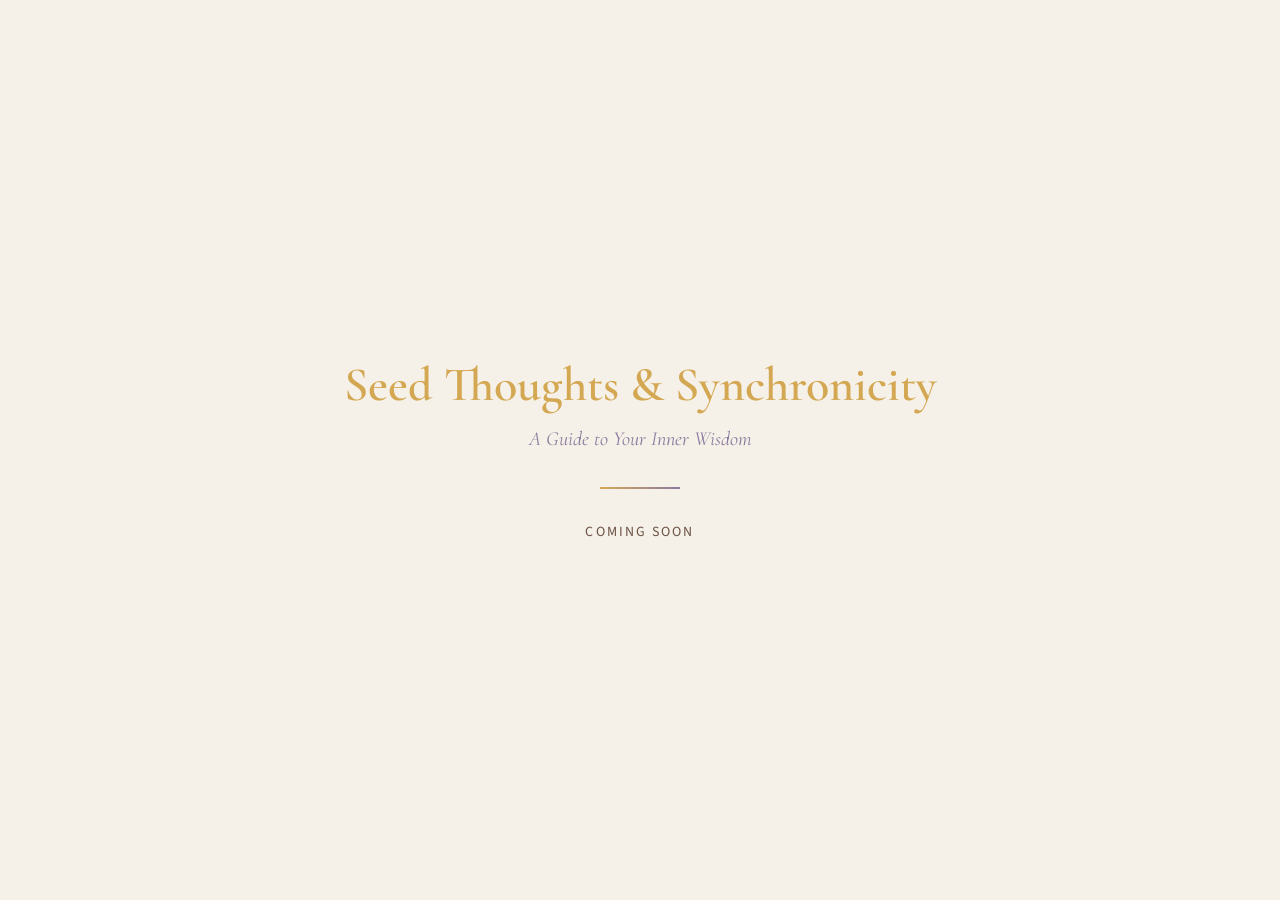
==== index.html @ 394bf25b "feat: add design system — CSS variables, base styles, layout, Google Fonts Establishes the visual fo" ====
<!DOCTYPE html>
<html lang="en">
<head>
    <meta charset="UTF-8">
    <meta name="viewport" content="width=device-width, initial-scale=1.0">
    <title>Seed Thoughts & Synchronicity</title>

    <!-- Google Fonts: Cormorant Garamond (headings) + Source Sans 3 (body) -->
    <link rel="preconnect" href="https://fonts.googleapis.com">
    <link rel="preconnect" href="https://fonts.gstatic.com" crossorigin>
    <link href="https://fonts.googleapis.com/css2?family=Cormorant+Garamond:ital,wght@0,400;0,600;0,700;1,400&family=Source+Sans+3:wght@300;400;600&display=swap" rel="stylesheet">

    <!-- Design system stylesheets -->
    <link rel="stylesheet" href="styles/variables.css">
    <link rel="stylesheet" href="styles/base.css">
    <link rel="stylesheet" href="styles/layout.css">

    <!-- Page-specific styles (placeholder page) -->
    <style>
        .hero-placeholder {
            display: flex;
            justify-content: center;
            align-items: center;
            min-height: 100vh;
            text-align: center;
            padding: var(--space-8);
        }

        .hero-placeholder h1 {
            color: var(--color-gold);
            margin-bottom: var(--space-2);
        }

        .hero-placeholder .subtitle {
            font-family: var(--font-heading);
            font-size: var(--text-xl);
            color: var(--color-purple);
            font-style: italic;
            margin-bottom: var(--space-8);
        }

        .hero-placeholder .coming-soon {
            font-size: var(--text-sm);
            color: var(--color-text-light);
            letter-spacing: 0.15em;
            text-transform: uppercase;
        }
    </style>
</head>
<body>
    <main class="hero-placeholder">
        <div class="container--text">
            <h1>Seed Thoughts &amp; Synchronicity</h1>
            <p class="subtitle">A Guide to Your Inner Wisdom</p>
            <hr>
            <p class="coming-soon">Coming Soon</p>
        </div>
    </main>
</body>
</html>
---- styles/variables.css ----
/* ==========================================================================
   Design Tokens — Seed Thoughts & Synchronicity
   Derived from the book cover's painterly aesthetic.
   ========================================================================== */

:root {
  /* --- Colors --- */

  /* Primary: warm golds from the book's sunlit tones */
  --color-gold: #D4A853;
  --color-amber: #C4843A;

  /* Accent: muted purples/mauves for spiritual warmth */
  --color-purple: #8B7B9E;
  --color-mauve: #B5A0B5;

  /* Neutrals */
  --color-cream: #F5F0E8;
  --color-earth: #3A2E2A;
  --color-text: #2C2420;
  --color-text-light: #6B5344;
  --color-white: #FFFFFF;

  /* Functional */
  --color-link: #8B7B9E;
  --color-link-hover: #6A5C7E;
  --color-focus: #D4A853;

  /* --- Typography --- */

  /* Headings: elegant serif from Google Fonts */
  --font-heading: 'Cormorant Garamond', Georgia, 'Times New Roman', serif;

  /* Body: clean sans-serif from Google Fonts */
  --font-body: 'Source Sans 3', 'Source Sans Pro', -apple-system, sans-serif;

  /* Scale (modular, roughly 1.25 ratio) */
  --text-xs: 0.75rem;    /* 12px */
  --text-sm: 0.875rem;   /* 14px */
  --text-base: 1rem;     /* 16px */
  --text-lg: 1.125rem;   /* 18px */
  --text-xl: 1.25rem;    /* 20px */
  --text-2xl: 1.5rem;    /* 24px */
  --text-3xl: 2rem;      /* 32px */
  --text-4xl: 2.5rem;    /* 40px */
  --text-5xl: 3rem;      /* 48px */

  /* Line heights */
  --leading-tight: 1.2;
  --leading-normal: 1.6;
  --leading-relaxed: 1.8;

  /* --- Spacing (4px base unit) --- */
  --space-1: 0.25rem;    /* 4px */
  --space-2: 0.5rem;     /* 8px */
  --space-3: 0.75rem;    /* 12px */
  --space-4: 1rem;       /* 16px */
  --space-5: 1.25rem;    /* 20px */
  --space-6: 1.5rem;     /* 24px */
  --space-8: 2rem;       /* 32px */
  --space-10: 2.5rem;    /* 40px */
  --space-12: 3rem;      /* 48px */
  --space-16: 4rem;      /* 64px */
  --space-20: 5rem;      /* 80px */
  --space-24: 6rem;      /* 96px */

  /* --- Layout --- */
  --max-width: 1200px;
  --max-width-narrow: 800px;
  --max-width-text: 650px;

  /* --- Decorative --- */
  --gradient-brand: linear-gradient(to right, var(--color-gold), var(--color-purple));
  --border-radius: 4px;
  --transition-speed: 0.3s;
}
---- styles/base.css ----
/* ==========================================================================
   Base Styles — Reset, defaults, and global element styles
   ========================================================================== */

/* --- Reset --- */
*,
*::before,
*::after {
  margin: 0;
  padding: 0;
  box-sizing: border-box;
}

html {
  scroll-behavior: smooth;
  -webkit-text-size-adjust: 100%;
}

/* --- Body --- */
body {
  font-family: var(--font-body);
  font-size: var(--text-base);
  line-height: var(--leading-normal);
  color: var(--color-text);
  background-color: var(--color-cream);
  -webkit-font-smoothing: antialiased;
  -moz-osx-font-smoothing: grayscale;
}

/* --- Headings --- */
h1, h2, h3, h4, h5, h6 {
  font-family: var(--font-heading);
  font-weight: 600;
  line-height: var(--leading-tight);
  color: var(--color-earth);
}

h1 { font-size: var(--text-5xl); }
h2 { font-size: var(--text-4xl); }
h3 { font-size: var(--text-3xl); }
h4 { font-size: var(--text-2xl); }

/* --- Text --- */
p {
  margin-bottom: var(--space-4);
}

p:last-child {
  margin-bottom: 0;
}

/* --- Links --- */
a {
  color: var(--color-link);
  text-decoration: underline;
  text-decoration-thickness: 1px;
  text-underline-offset: 2px;
  transition: color var(--transition-speed) ease;
}

a:hover {
  color: var(--color-link-hover);
}

a:focus-visible {
  outline: 2px solid var(--color-focus);
  outline-offset: 2px;
  border-radius: var(--border-radius);
}

/* --- Images --- */
img {
  max-width: 100%;
  height: auto;
  display: block;
}

/* --- Lists --- */
ul, ol {
  padding-left: var(--space-6);
}

li {
  margin-bottom: var(--space-2);
}

/* --- Horizontal rule --- */
hr {
  border: none;
  height: 2px;
  background: var(--gradient-brand);
  width: 80px;
  margin: var(--space-8) auto;
}

/* --- Selection --- */
::selection {
  background-color: var(--color-gold);
  color: var(--color-white);
}

/* --- Responsive font sizing --- */
@media (max-width: 768px) {
  h1 { font-size: var(--text-4xl); }
  h2 { font-size: var(--text-3xl); }
  h3 { font-size: var(--text-2xl); }
  h4 { font-size: var(--text-xl); }
}

@media (max-width: 375px) {
  h1 { font-size: var(--text-3xl); }
  h2 { font-size: var(--text-2xl); }
  h3 { font-size: var(--text-xl); }
}
---- styles/layout.css ----
/* ==========================================================================
   Layout — Section containers, grid, and responsive structure
   ========================================================================== */

/* --- Section containers --- */
.section {
  padding: var(--space-16) var(--space-6);
}

.section--narrow {
  max-width: var(--max-width-narrow);
  margin-left: auto;
  margin-right: auto;
}

/* --- Content wrapper (centers content, sets max-width) --- */
.container {
  width: 100%;
  max-width: var(--max-width);
  margin-left: auto;
  margin-right: auto;
  padding-left: var(--space-6);
  padding-right: var(--space-6);
}

.container--narrow {
  max-width: var(--max-width-narrow);
}

.container--text {
  max-width: var(--max-width-text);
}

/* --- Simple responsive grid --- */
.grid {
  display: grid;
  gap: var(--space-8);
}

.grid--2 {
  grid-template-columns: 1fr;
}

.grid--3 {
  grid-template-columns: 1fr;
}

@media (min-width: 768px) {
  .grid--2 {
    grid-template-columns: 1fr 1fr;
  }

  .grid--3 {
    grid-template-columns: 1fr 1fr;
  }
}

@media (min-width: 1024px) {
  .grid--3 {
    grid-template-columns: 1fr 1fr 1fr;
  }
}

/* --- Text alignment utilities --- */
.text-center {
  text-align: center;
}

/* --- Vertical spacing between sections --- */
.section + .section {
  border-top: 1px solid rgba(58, 46, 42, 0.08);
}

/* --- Responsive section padding --- */
@media (max-width: 768px) {
  .section {
    padding: var(--space-12) var(--space-4);
  }
}

@media (max-width: 375px) {
  .section {
    padding: var(--space-8) var(--space-4);
  }
}
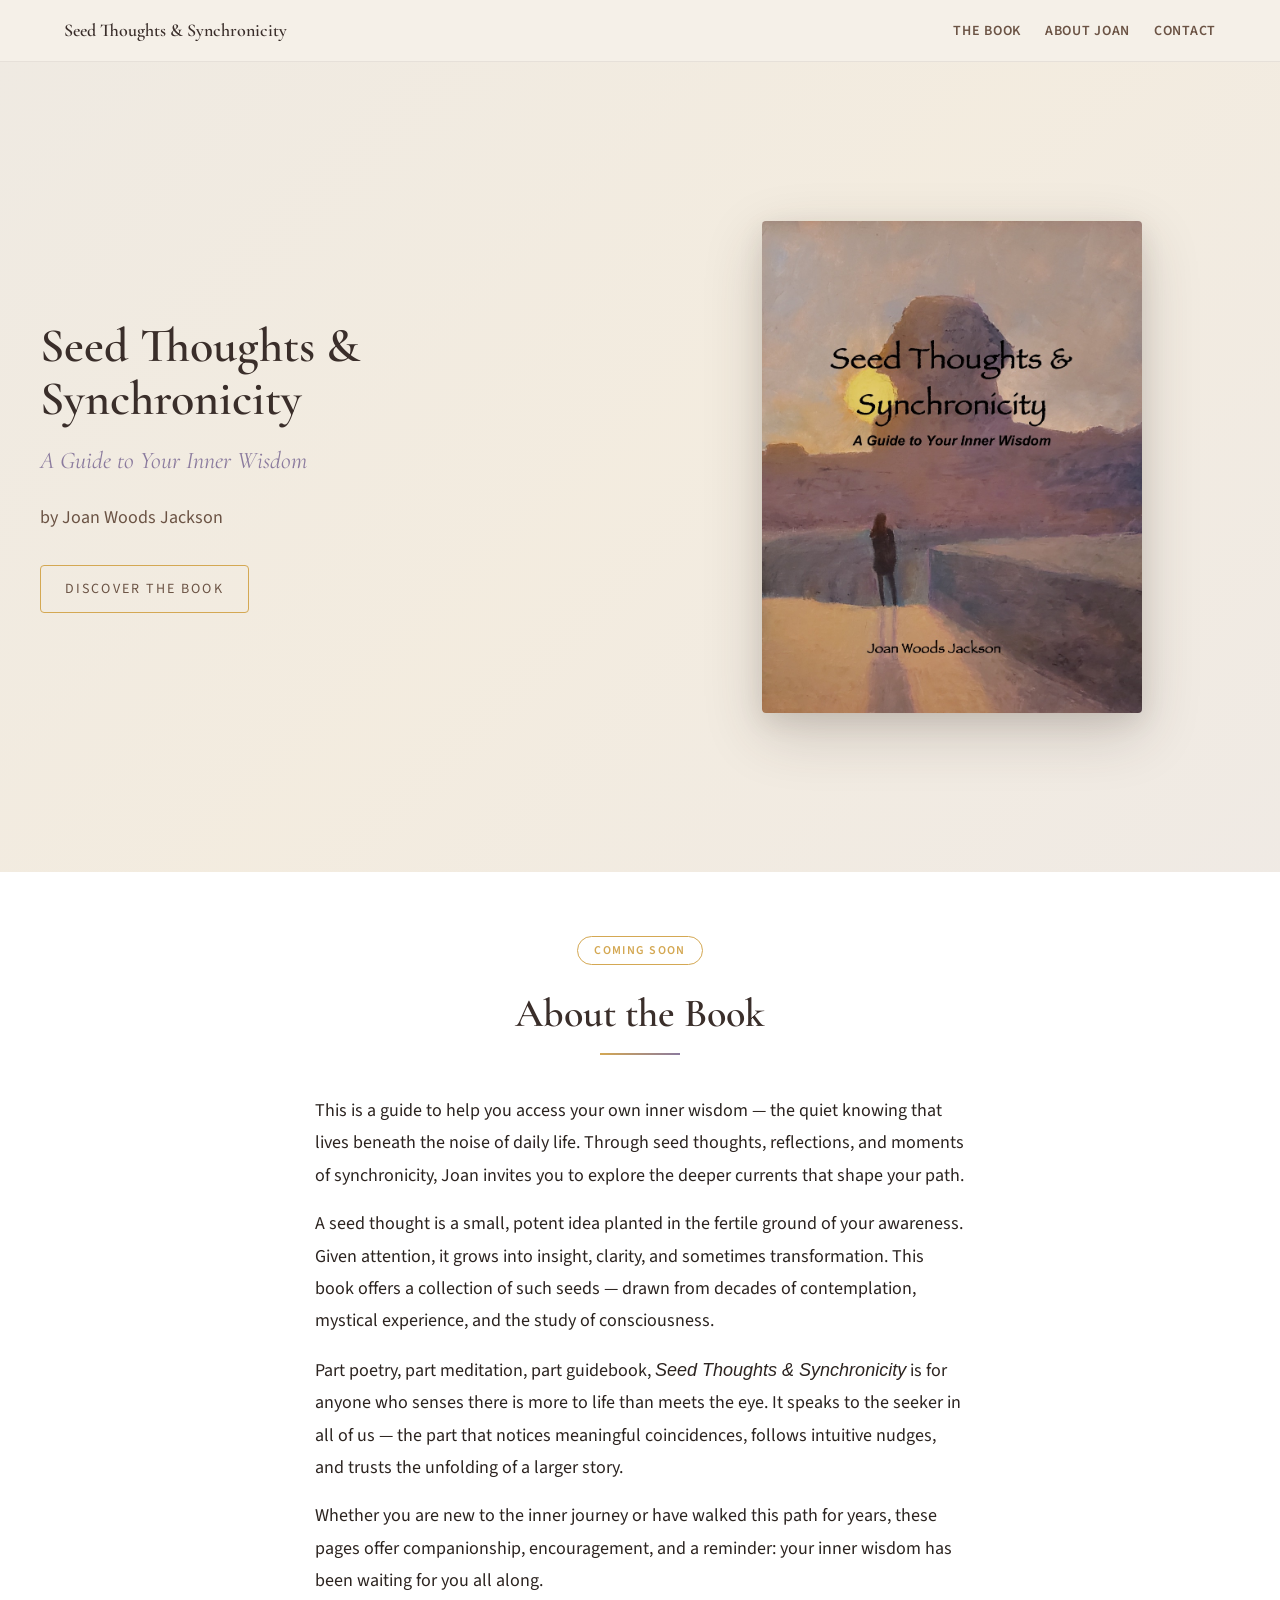
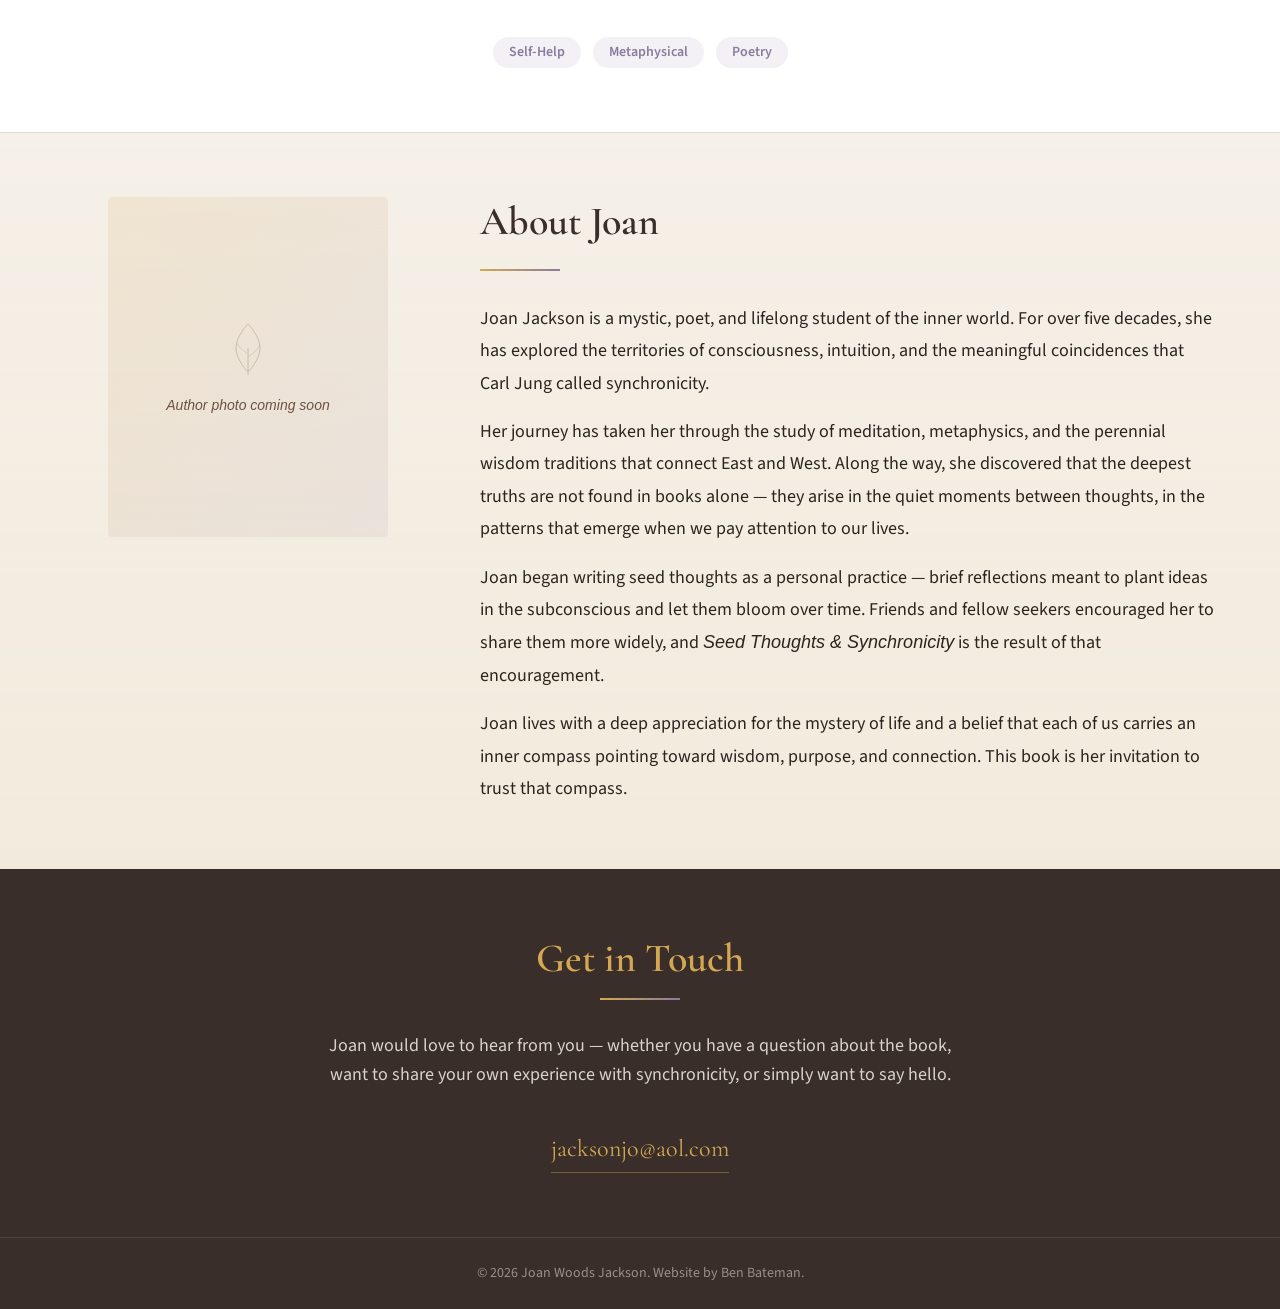
==== commit 5deaac48: "feat: add homepage content — hero, book, about, contact sections Build all content sections of the s" ====
--- a/index.html
+++ b/index.html
@@ -3,7 +3,8 @@
 <head>
     <meta charset="UTF-8">
     <meta name="viewport" content="width=device-width, initial-scale=1.0">
-    <title>Seed Thoughts & Synchronicity</title>
+    <title>Seed Thoughts & Synchronicity — A Guide to Your Inner Wisdom</title>
+    <meta name="description" content="Seed Thoughts & Synchronicity by Joan Woods Jackson — a guide to help you access your inner wisdom through seed thoughts, synchronicity, and self-discovery.">
 
     <!-- Google Fonts: Cormorant Garamond (headings) + Source Sans 3 (body) -->
     <link rel="preconnect" href="https://fonts.googleapis.com">
@@ -14,47 +15,115 @@
     <link rel="stylesheet" href="styles/variables.css">
     <link rel="stylesheet" href="styles/base.css">
     <link rel="stylesheet" href="styles/layout.css">
-
-    <!-- Page-specific styles (placeholder page) -->
-    <style>
-        .hero-placeholder {
-            display: flex;
-            justify-content: center;
-            align-items: center;
-            min-height: 100vh;
-            text-align: center;
-            padding: var(--space-8);
-        }
-
-        .hero-placeholder h1 {
-            color: var(--color-gold);
-            margin-bottom: var(--space-2);
-        }
-
-        .hero-placeholder .subtitle {
-            font-family: var(--font-heading);
-            font-size: var(--text-xl);
-            color: var(--color-purple);
-            font-style: italic;
-            margin-bottom: var(--space-8);
-        }
-
-        .hero-placeholder .coming-soon {
-            font-size: var(--text-sm);
-            color: var(--color-text-light);
-            letter-spacing: 0.15em;
-            text-transform: uppercase;
-        }
-    </style>
+    <link rel="stylesheet" href="styles/page.css">
 </head>
 <body>
-    <main class="hero-placeholder">
-        <div class="container--text">
-            <h1>Seed Thoughts &amp; Synchronicity</h1>
-            <p class="subtitle">A Guide to Your Inner Wisdom</p>
-            <hr>
-            <p class="coming-soon">Coming Soon</p>
+
+    <!-- Navigation -->
+    <nav class="site-nav" aria-label="Main navigation">
+        <div class="container">
+            <a href="#" class="site-nav__title">Seed Thoughts &amp; Synchronicity</a>
+            <ul class="site-nav__links">
+                <li><a href="#book">The Book</a></li>
+                <li><a href="#about">About Joan</a></li>
+                <li><a href="#contact">Contact</a></li>
+            </ul>
         </div>
+    </nav>
+
+    <main>
+        <!-- Hero Section -->
+        <section class="hero" id="hero">
+            <div class="hero__inner">
+                <div class="hero__text">
+                    <h1 class="hero__title">Seed Thoughts &amp; Synchronicity</h1>
+                    <p class="hero__subtitle">A Guide to Your Inner Wisdom</p>
+                    <p class="hero__author">by Joan Woods Jackson</p>
+                    <a href="#book" class="hero__cta">Discover the Book</a>
+                </div>
+                <div class="hero__cover">
+                    <img src="images/book-cover.jpg"
+                         alt="Cover of Seed Thoughts and Synchronicity by Joan Woods Jackson — a painterly sunset scene with a figure walking a golden path toward mountains"
+                         width="380"
+                         height="492">
+                </div>
+            </div>
+        </section>
+
+        <!-- Book Section -->
+        <section class="book section" id="book">
+            <div class="container">
+                <div class="book__header">
+                    <span class="book__badge">Coming Soon</span>
+                    <h2>About the Book</h2>
+                    <div class="decorative-line"></div>
+                </div>
+
+                <div class="book__description">
+                    <p>This is a guide to help you access your own inner wisdom — the quiet knowing that lives beneath the noise of daily life. Through seed thoughts, reflections, and moments of synchronicity, Joan invites you to explore the deeper currents that shape your path.</p>
+
+                    <p>A seed thought is a small, potent idea planted in the fertile ground of your awareness. Given attention, it grows into insight, clarity, and sometimes transformation. This book offers a collection of such seeds — drawn from decades of contemplation, mystical experience, and the study of consciousness.</p>
+
+                    <p>Part poetry, part meditation, part guidebook, <em>Seed Thoughts &amp; Synchronicity</em> is for anyone who senses there is more to life than meets the eye. It speaks to the seeker in all of us — the part that notices meaningful coincidences, follows intuitive nudges, and trusts the unfolding of a larger story.</p>
+
+                    <p>Whether you are new to the inner journey or have walked this path for years, these pages offer companionship, encouragement, and a reminder: your inner wisdom has been waiting for you all along.</p>
+                </div>
+
+                <div class="book__tags">
+                    <span class="book__tag">Self-Help</span>
+                    <span class="book__tag">Metaphysical</span>
+                    <span class="book__tag">Poetry</span>
+                </div>
+            </div>
+        </section>
+
+        <!-- About Section -->
+        <section class="about section" id="about">
+            <div class="container">
+                <div class="about__inner">
+                    <div class="about__photo">
+                        <div class="about__photo-placeholder" aria-hidden="true">
+                            <!-- Botanical decorative SVG -->
+                            <svg viewBox="0 0 100 100" fill="none" xmlns="http://www.w3.org/2000/svg">
+                                <path d="M50 10 C50 10, 30 30, 30 50 C30 70, 50 90, 50 90 C50 90, 70 70, 70 50 C70 30, 50 10, 50 10Z" stroke="currentColor" stroke-width="1.5" fill="none"/>
+                                <line x1="50" y1="50" x2="50" y2="95" stroke="currentColor" stroke-width="1.5"/>
+                                <path d="M50 60 C50 60, 35 50, 30 40" stroke="currentColor" stroke-width="1" fill="none"/>
+                                <path d="M50 65 C50 65, 65 55, 70 45" stroke="currentColor" stroke-width="1" fill="none"/>
+                            </svg>
+                            <span>Author photo coming soon</span>
+                        </div>
+                    </div>
+                    <div class="about__content">
+                        <h2>About Joan</h2>
+                        <div class="decorative-line" style="margin-left: 0;"></div>
+
+                        <p>Joan Jackson is a mystic, poet, and lifelong student of the inner world. For over five decades, she has explored the territories of consciousness, intuition, and the meaningful coincidences that Carl Jung called synchronicity.</p>
+
+                        <p>Her journey has taken her through the study of meditation, metaphysics, and the perennial wisdom traditions that connect East and West. Along the way, she discovered that the deepest truths are not found in books alone — they arise in the quiet moments between thoughts, in the patterns that emerge when we pay attention to our lives.</p>
+
+                        <p>Joan began writing seed thoughts as a personal practice — brief reflections meant to plant ideas in the subconscious and let them bloom over time. Friends and fellow seekers encouraged her to share them more widely, and <em>Seed Thoughts &amp; Synchronicity</em> is the result of that encouragement.</p>
+
+                        <p>Joan lives with a deep appreciation for the mystery of life and a belief that each of us carries an inner compass pointing toward wisdom, purpose, and connection. This book is her invitation to trust that compass.</p>
+                    </div>
+                </div>
+            </div>
+        </section>
+
+        <!-- Contact Section -->
+        <section class="contact section" id="contact">
+            <div class="container">
+                <h2>Get in Touch</h2>
+                <div class="decorative-line"></div>
+                <p>Joan would love to hear from you — whether you have a question about the book, want to share your own experience with synchronicity, or simply want to say hello.</p>
+                <a href="mailto:jacksonjo@aol.com" class="contact__email">jacksonjo@aol.com</a>
+            </div>
+        </section>
     </main>
+
+    <!-- Footer -->
+    <footer class="site-footer">
+        <p>&copy; 2026 Joan Woods Jackson. Website by Ben Bateman.</p>
+    </footer>
+
 </body>
 </html>
--- a/styles/page.css
+++ b/styles/page.css
@@ -0,0 +1,389 @@
+/* ==========================================================================
+   Page Styles — Homepage sections and components
+   ========================================================================== */
+
+/* --- Navigation --- */
+.site-nav {
+  position: sticky;
+  top: 0;
+  z-index: 100;
+  background-color: rgba(245, 240, 232, 0.95);
+  backdrop-filter: blur(8px);
+  -webkit-backdrop-filter: blur(8px);
+  border-bottom: 1px solid rgba(58, 46, 42, 0.08);
+  padding: var(--space-4) var(--space-6);
+}
+
+.site-nav .container {
+  display: flex;
+  justify-content: space-between;
+  align-items: center;
+}
+
+.site-nav__title {
+  font-family: var(--font-heading);
+  font-size: var(--text-lg);
+  font-weight: 600;
+  color: var(--color-earth);
+  text-decoration: none;
+}
+
+.site-nav__title:hover {
+  color: var(--color-gold);
+}
+
+.site-nav__links {
+  display: flex;
+  gap: var(--space-6);
+  list-style: none;
+  padding: 0;
+  margin: 0;
+}
+
+.site-nav__links li {
+  margin: 0;
+}
+
+.site-nav__links a {
+  font-size: var(--text-sm);
+  text-decoration: none;
+  color: var(--color-text-light);
+  letter-spacing: 0.05em;
+  text-transform: uppercase;
+  font-weight: 600;
+  transition: color var(--transition-speed) ease;
+}
+
+.site-nav__links a:hover {
+  color: var(--color-gold);
+}
+
+/* --- Hero Section --- */
+.hero {
+  position: relative;
+  min-height: 90vh;
+  display: flex;
+  align-items: center;
+  justify-content: center;
+  padding: var(--space-16) var(--space-6);
+  background: linear-gradient(
+    135deg,
+    rgba(58, 46, 42, 0.03) 0%,
+    rgba(212, 168, 83, 0.06) 50%,
+    rgba(139, 123, 158, 0.05) 100%
+  );
+}
+
+.hero__inner {
+  display: grid;
+  grid-template-columns: 1fr 1fr;
+  gap: var(--space-12);
+  align-items: center;
+  max-width: var(--max-width);
+  width: 100%;
+  margin: 0 auto;
+}
+
+.hero__text {
+  text-align: left;
+}
+
+.hero__title {
+  color: var(--color-earth);
+  margin-bottom: var(--space-4);
+  font-size: var(--text-5xl);
+  line-height: 1.1;
+}
+
+.hero__subtitle {
+  font-family: var(--font-heading);
+  font-size: var(--text-2xl);
+  color: var(--color-purple);
+  font-style: italic;
+  margin-bottom: var(--space-6);
+}
+
+.hero__author {
+  font-size: var(--text-lg);
+  color: var(--color-text-light);
+  margin-bottom: var(--space-8);
+}
+
+.hero__cta {
+  display: inline-block;
+  font-size: var(--text-sm);
+  color: var(--color-text-light);
+  letter-spacing: 0.15em;
+  text-transform: uppercase;
+  text-decoration: none;
+  border: 1px solid var(--color-gold);
+  padding: var(--space-3) var(--space-6);
+  border-radius: var(--border-radius);
+  transition: all var(--transition-speed) ease;
+}
+
+.hero__cta:hover {
+  background-color: var(--color-gold);
+  color: var(--color-white);
+}
+
+.hero__cover {
+  display: flex;
+  justify-content: center;
+}
+
+.hero__cover img {
+  max-width: 380px;
+  width: 100%;
+  border-radius: var(--border-radius);
+  box-shadow:
+    0 20px 60px rgba(58, 46, 42, 0.2),
+    0 8px 24px rgba(58, 46, 42, 0.1);
+}
+
+/* --- Book Section --- */
+.book {
+  background-color: var(--color-white);
+}
+
+.book__header {
+  text-align: center;
+  margin-bottom: var(--space-10);
+}
+
+.book__header h2 {
+  margin-bottom: var(--space-4);
+}
+
+.book__badge {
+  display: inline-block;
+  font-size: var(--text-xs);
+  font-weight: 600;
+  letter-spacing: 0.12em;
+  text-transform: uppercase;
+  color: var(--color-gold);
+  border: 1px solid var(--color-gold);
+  padding: var(--space-1) var(--space-4);
+  border-radius: 100px;
+  margin-bottom: var(--space-6);
+}
+
+.book__description {
+  max-width: var(--max-width-text);
+  margin: 0 auto var(--space-10);
+}
+
+.book__description p {
+  font-size: var(--text-lg);
+  line-height: var(--leading-relaxed);
+  color: var(--color-text);
+}
+
+.book__tags {
+  display: flex;
+  justify-content: center;
+  gap: var(--space-3);
+  flex-wrap: wrap;
+}
+
+.book__tag {
+  font-size: var(--text-sm);
+  color: var(--color-purple);
+  background-color: rgba(139, 123, 158, 0.1);
+  padding: var(--space-1) var(--space-4);
+  border-radius: 100px;
+  font-weight: 600;
+}
+
+/* --- About Section --- */
+.about {
+  background: linear-gradient(
+    180deg,
+    var(--color-cream) 0%,
+    rgba(212, 168, 83, 0.08) 100%
+  );
+}
+
+.about__inner {
+  display: grid;
+  grid-template-columns: 1fr 2fr;
+  gap: var(--space-12);
+  align-items: start;
+  max-width: var(--max-width);
+  margin: 0 auto;
+}
+
+.about__photo {
+  display: flex;
+  justify-content: center;
+  align-items: flex-start;
+}
+
+.about__photo-placeholder {
+  width: 280px;
+  height: 340px;
+  background: linear-gradient(
+    135deg,
+    rgba(212, 168, 83, 0.15) 0%,
+    rgba(181, 160, 181, 0.15) 100%
+  );
+  border-radius: var(--border-radius);
+  display: flex;
+  flex-direction: column;
+  align-items: center;
+  justify-content: center;
+  gap: var(--space-4);
+  color: var(--color-text-light);
+  font-style: italic;
+  font-size: var(--text-sm);
+}
+
+.about__photo-placeholder svg {
+  width: 60px;
+  height: 60px;
+  opacity: 0.3;
+}
+
+.about__content h2 {
+  margin-bottom: var(--space-6);
+}
+
+.about__content p {
+  font-size: var(--text-lg);
+  line-height: var(--leading-relaxed);
+}
+
+/* --- Contact Section --- */
+.contact {
+  background-color: var(--color-earth);
+  color: var(--color-cream);
+  text-align: center;
+}
+
+.contact h2 {
+  color: var(--color-gold);
+  margin-bottom: var(--space-4);
+}
+
+.contact p {
+  font-size: var(--text-lg);
+  color: rgba(245, 240, 232, 0.85);
+  max-width: var(--max-width-text);
+  margin-left: auto;
+  margin-right: auto;
+}
+
+.contact__email {
+  display: inline-block;
+  font-family: var(--font-heading);
+  font-size: var(--text-2xl);
+  color: var(--color-gold);
+  text-decoration: none;
+  margin-top: var(--space-6);
+  padding-bottom: var(--space-1);
+  border-bottom: 1px solid rgba(212, 168, 83, 0.4);
+  transition: all var(--transition-speed) ease;
+}
+
+.contact__email:hover {
+  color: var(--color-cream);
+  border-bottom-color: var(--color-cream);
+}
+
+/* --- Footer --- */
+.site-footer {
+  background-color: var(--color-earth);
+  border-top: 1px solid rgba(245, 240, 232, 0.1);
+  padding: var(--space-6);
+  text-align: center;
+}
+
+.site-footer p {
+  font-size: var(--text-sm);
+  color: rgba(245, 240, 232, 0.5);
+  margin: 0;
+}
+
+/* --- Decorative Elements --- */
+.decorative-line {
+  width: 80px;
+  height: 2px;
+  background: var(--gradient-brand);
+  margin: 0 auto var(--space-8);
+}
+
+/* --- Responsive --- */
+@media (max-width: 768px) {
+  .site-nav__links {
+    gap: var(--space-4);
+  }
+
+  .site-nav__links a {
+    font-size: var(--text-xs);
+  }
+
+  .hero {
+    min-height: auto;
+    padding: var(--space-12) var(--space-4);
+  }
+
+  .hero__inner {
+    grid-template-columns: 1fr;
+    text-align: center;
+    gap: var(--space-8);
+  }
+
+  .hero__text {
+    text-align: center;
+    order: 2;
+  }
+
+  .hero__cover {
+    order: 1;
+  }
+
+  .hero__cover img {
+    max-width: 260px;
+  }
+
+  .hero__title {
+    font-size: var(--text-4xl);
+  }
+
+  .hero__subtitle {
+    font-size: var(--text-xl);
+  }
+
+  .about__inner {
+    grid-template-columns: 1fr;
+    text-align: center;
+  }
+
+  .about__photo {
+    justify-content: center;
+  }
+
+  .about__photo-placeholder {
+    width: 220px;
+    height: 280px;
+  }
+}
+
+@media (max-width: 480px) {
+  .site-nav .container {
+    flex-direction: column;
+    gap: var(--space-3);
+  }
+
+  .hero__title {
+    font-size: var(--text-3xl);
+  }
+
+  .hero__cover img {
+    max-width: 200px;
+  }
+
+  .contact__email {
+    font-size: var(--text-xl);
+  }
+}
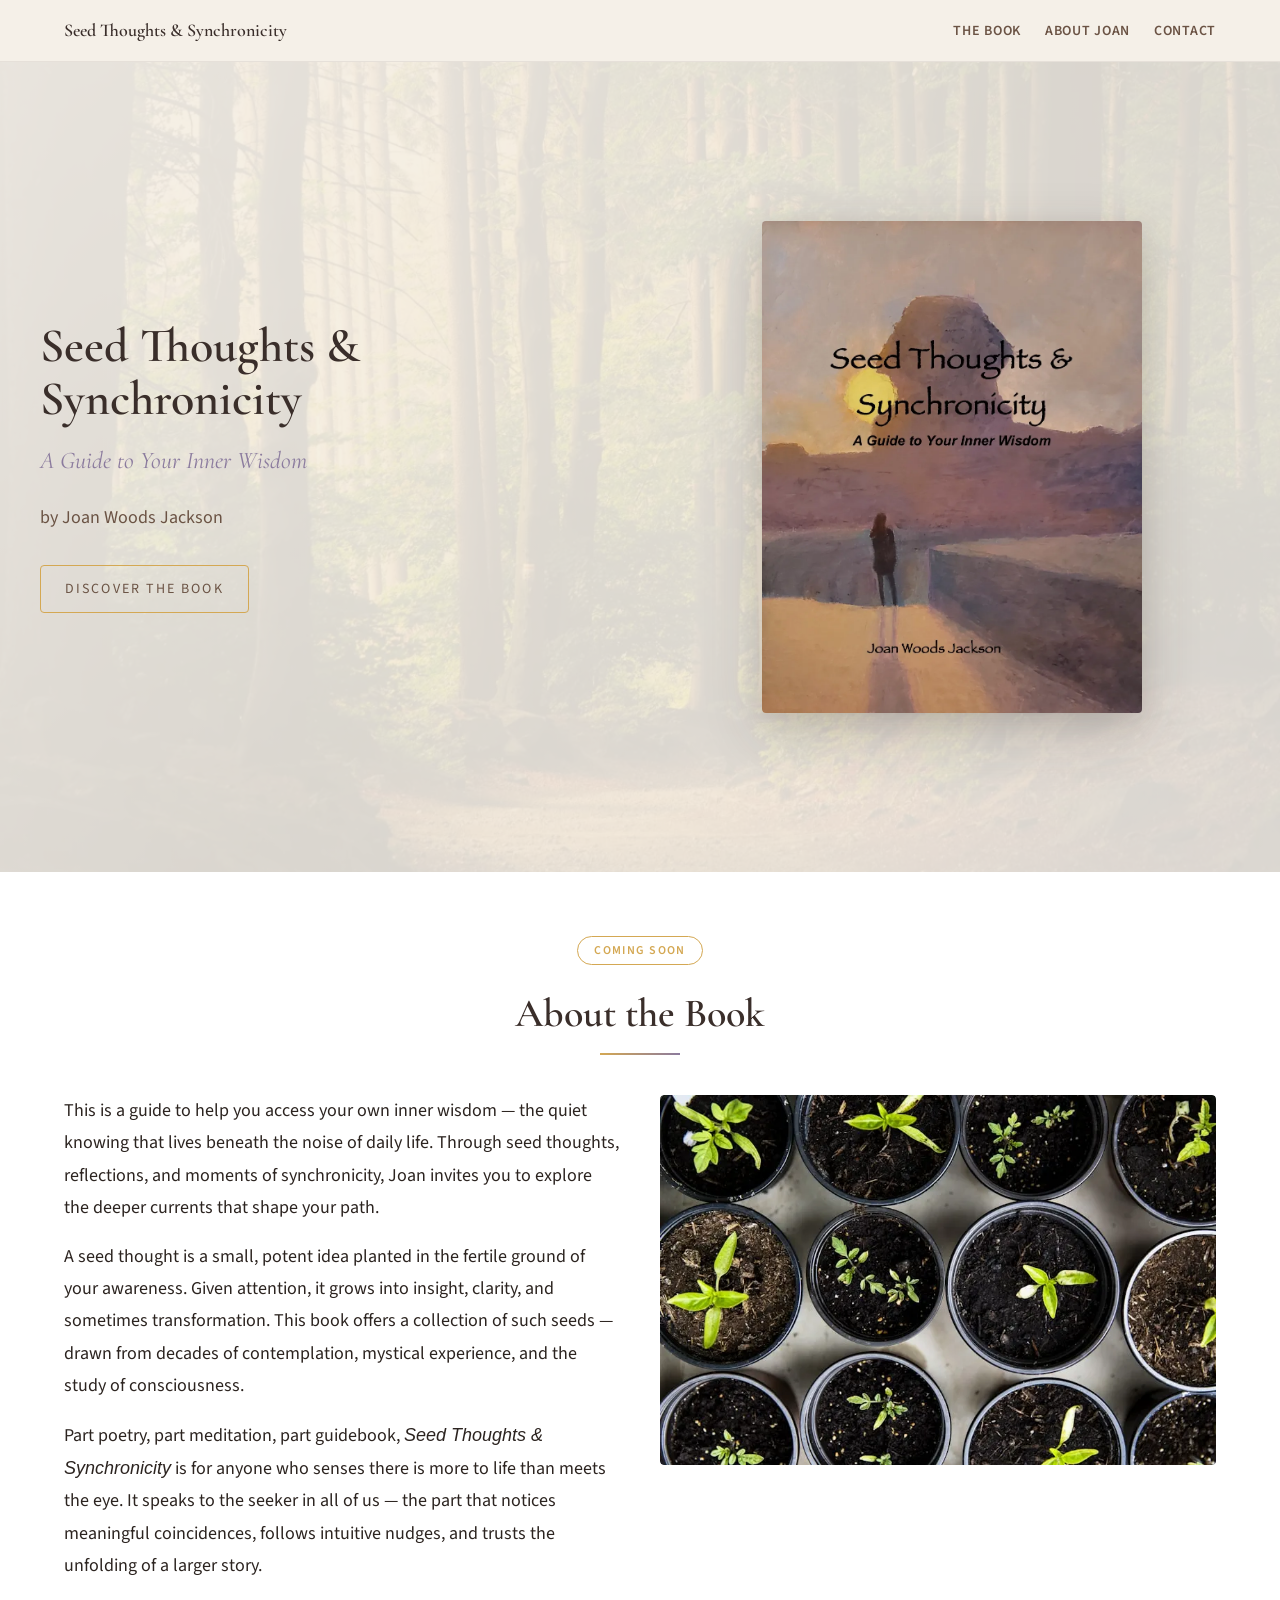
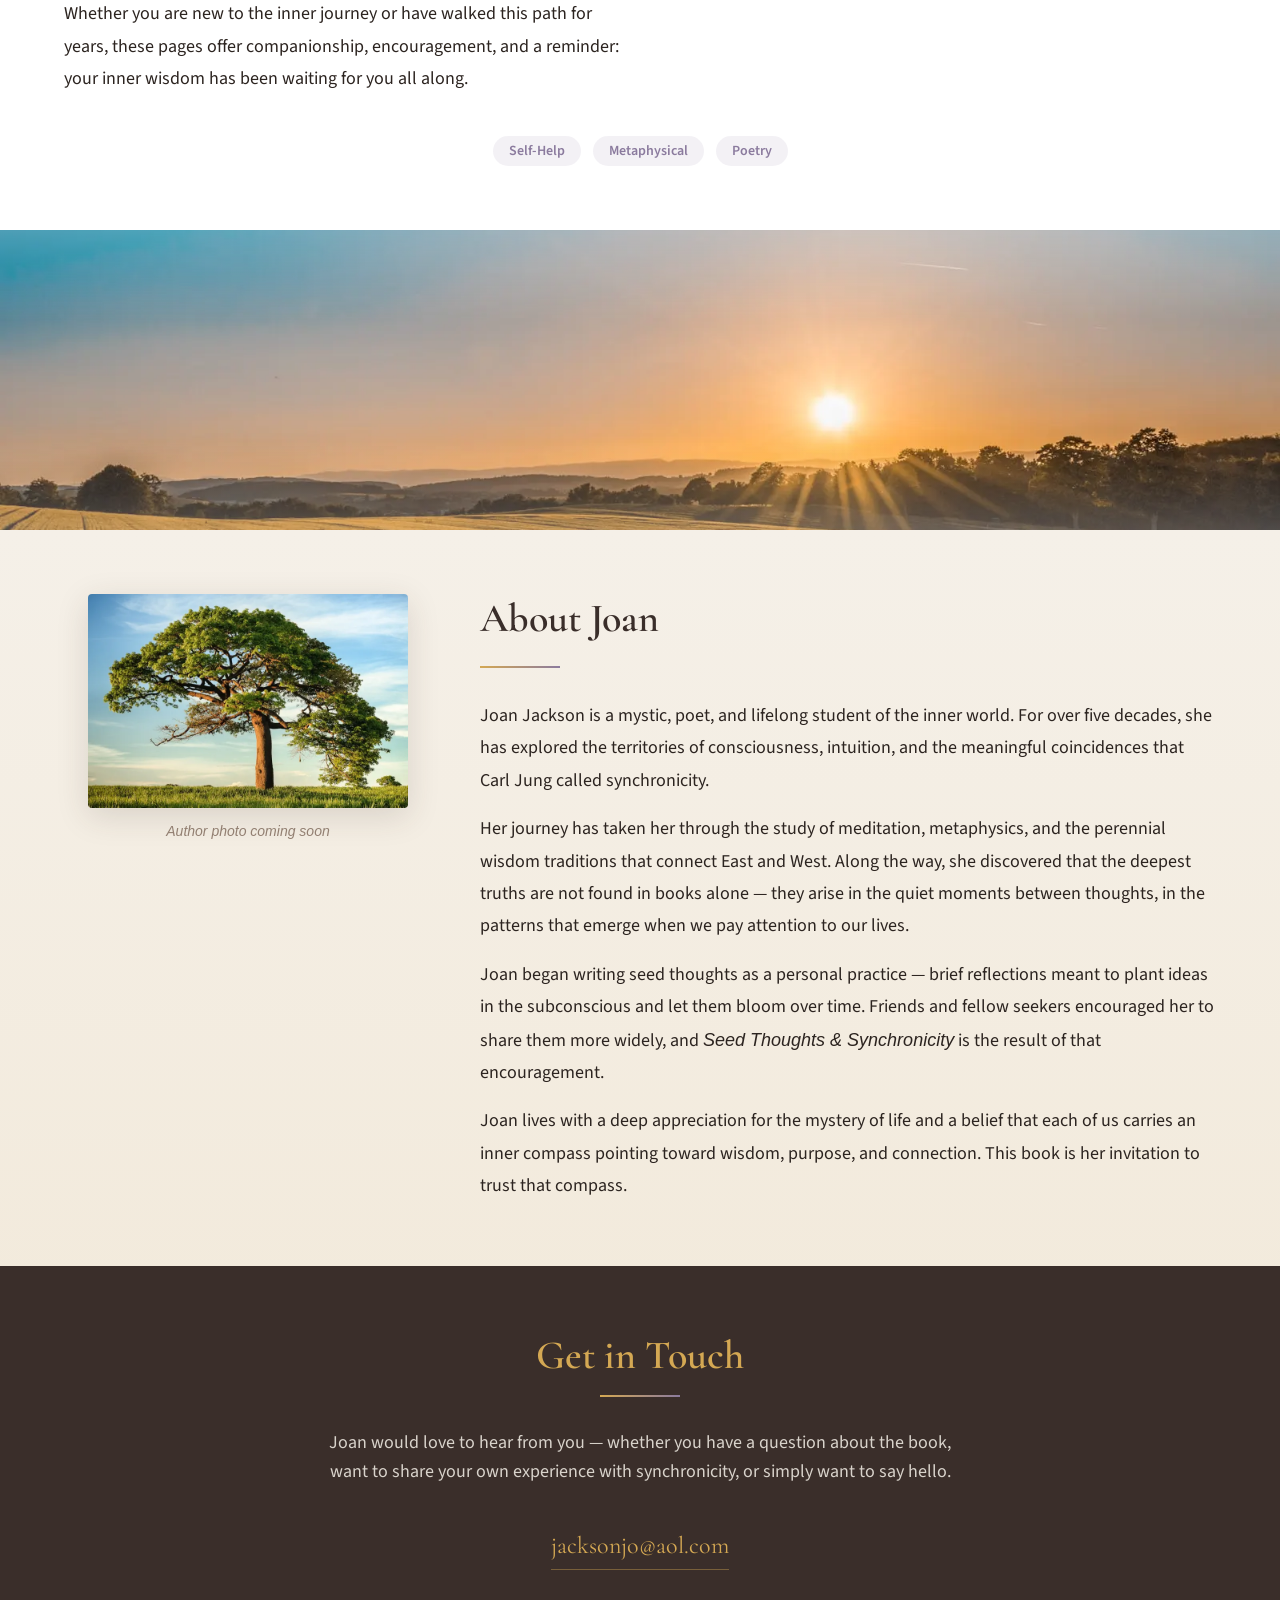
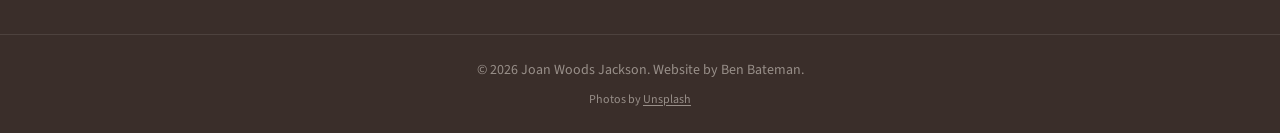
==== commit 05b358b2: "feat: add stock imagery, WebP optimization, and scroll animations - Add 4 Unsplash stock images (for" ====
--- a/index.html
+++ b/index.html
@@ -16,6 +16,7 @@
     <link rel="stylesheet" href="styles/base.css">
     <link rel="stylesheet" href="styles/layout.css">
     <link rel="stylesheet" href="styles/page.css">
+    <link rel="stylesheet" href="styles/animations.css">
 </head>
 <body>
 
@@ -34,18 +35,24 @@
     <main>
         <!-- Hero Section -->
         <section class="hero" id="hero">
+            <div class="hero__bg" aria-hidden="true"></div>
             <div class="hero__inner">
-                <div class="hero__text">
+                <div class="hero__text fade-in">
                     <h1 class="hero__title">Seed Thoughts &amp; Synchronicity</h1>
                     <p class="hero__subtitle">A Guide to Your Inner Wisdom</p>
                     <p class="hero__author">by Joan Woods Jackson</p>
                     <a href="#book" class="hero__cta">Discover the Book</a>
                 </div>
-                <div class="hero__cover">
-                    <img src="images/book-cover.jpg"
-                         alt="Cover of Seed Thoughts and Synchronicity by Joan Woods Jackson — a painterly sunset scene with a figure walking a golden path toward mountains"
-                         width="380"
-                         height="492">
+                <div class="hero__cover fade-in">
+                    <picture>
+                        <source srcset="images/book-cover-sm.webp" media="(max-width: 768px)" type="image/webp">
+                        <source srcset="images/book-cover.webp" type="image/webp">
+                        <img src="images/book-cover.jpg"
+                             alt="Cover of Seed Thoughts and Synchronicity by Joan Woods Jackson — a painterly sunset scene with a figure walking a golden path toward mountains"
+                             width="380"
+                             height="492"
+                             loading="eager">
+                    </picture>
                 </div>
             </div>
         </section>
@@ -53,23 +60,37 @@
         <!-- Book Section -->
         <section class="book section" id="book">
             <div class="container">
-                <div class="book__header">
+                <div class="book__header fade-in">
                     <span class="book__badge">Coming Soon</span>
                     <h2>About the Book</h2>
                     <div class="decorative-line"></div>
                 </div>
 
-                <div class="book__description">
-                    <p>This is a guide to help you access your own inner wisdom — the quiet knowing that lives beneath the noise of daily life. Through seed thoughts, reflections, and moments of synchronicity, Joan invites you to explore the deeper currents that shape your path.</p>
+                <div class="book__content fade-in">
+                    <div class="book__description">
+                        <p>This is a guide to help you access your own inner wisdom — the quiet knowing that lives beneath the noise of daily life. Through seed thoughts, reflections, and moments of synchronicity, Joan invites you to explore the deeper currents that shape your path.</p>
 
-                    <p>A seed thought is a small, potent idea planted in the fertile ground of your awareness. Given attention, it grows into insight, clarity, and sometimes transformation. This book offers a collection of such seeds — drawn from decades of contemplation, mystical experience, and the study of consciousness.</p>
+                        <p>A seed thought is a small, potent idea planted in the fertile ground of your awareness. Given attention, it grows into insight, clarity, and sometimes transformation. This book offers a collection of such seeds — drawn from decades of contemplation, mystical experience, and the study of consciousness.</p>
 
-                    <p>Part poetry, part meditation, part guidebook, <em>Seed Thoughts &amp; Synchronicity</em> is for anyone who senses there is more to life than meets the eye. It speaks to the seeker in all of us — the part that notices meaningful coincidences, follows intuitive nudges, and trusts the unfolding of a larger story.</p>
+                        <p>Part poetry, part meditation, part guidebook, <em>Seed Thoughts &amp; Synchronicity</em> is for anyone who senses there is more to life than meets the eye. It speaks to the seeker in all of us — the part that notices meaningful coincidences, follows intuitive nudges, and trusts the unfolding of a larger story.</p>
 
-                    <p>Whether you are new to the inner journey or have walked this path for years, these pages offer companionship, encouragement, and a reminder: your inner wisdom has been waiting for you all along.</p>
+                        <p>Whether you are new to the inner journey or have walked this path for years, these pages offer companionship, encouragement, and a reminder: your inner wisdom has been waiting for you all along.</p>
+                    </div>
+
+                    <div class="book__image">
+                        <picture>
+                            <source srcset="images/seedlings-sm.webp" media="(max-width: 768px)" type="image/webp">
+                            <source srcset="images/seedlings.webp" type="image/webp">
+                            <img src="images/seedlings.webp"
+                                 alt="Young seedlings sprouting from dark soil in small pots — new growth reaching toward the light"
+                                 width="800"
+                                 height="533"
+                                 loading="lazy">
+                        </picture>
+                    </div>
                 </div>
 
-                <div class="book__tags">
+                <div class="book__tags fade-in">
                     <span class="book__tag">Self-Help</span>
                     <span class="book__tag">Metaphysical</span>
                     <span class="book__tag">Poetry</span>
@@ -77,21 +98,35 @@
             </div>
         </section>
 
+        <!-- Section Divider -->
+        <div class="section-divider" aria-hidden="true">
+            <picture>
+                <source srcset="images/golden-field-sm.webp" media="(max-width: 768px)" type="image/webp">
+                <source srcset="images/golden-field.webp" type="image/webp">
+                <img src="images/golden-field.webp"
+                     alt=""
+                     width="1600"
+                     height="900"
+                     loading="lazy">
+            </picture>
+        </div>
+
         <!-- About Section -->
         <section class="about section" id="about">
             <div class="container">
-                <div class="about__inner">
+                <div class="about__inner fade-in">
                     <div class="about__photo">
-                        <div class="about__photo-placeholder" aria-hidden="true">
-                            <!-- Botanical decorative SVG -->
-                            <svg viewBox="0 0 100 100" fill="none" xmlns="http://www.w3.org/2000/svg">
-                                <path d="M50 10 C50 10, 30 30, 30 50 C30 70, 50 90, 50 90 C50 90, 70 70, 70 50 C70 30, 50 10, 50 10Z" stroke="currentColor" stroke-width="1.5" fill="none"/>
-                                <line x1="50" y1="50" x2="50" y2="95" stroke="currentColor" stroke-width="1.5"/>
-                                <path d="M50 60 C50 60, 35 50, 30 40" stroke="currentColor" stroke-width="1" fill="none"/>
-                                <path d="M50 65 C50 65, 65 55, 70 45" stroke="currentColor" stroke-width="1" fill="none"/>
-                            </svg>
-                            <span>Author photo coming soon</span>
-                        </div>
+                        <picture>
+                            <source srcset="images/tree-sm.webp" media="(max-width: 768px)" type="image/webp">
+                            <source srcset="images/tree.webp" type="image/webp">
+                            <img src="images/tree.webp"
+                                 alt="A majestic solitary tree standing in a sunlit green field — reminiscent of the sycamore Joan writes about"
+                                 class="about__tree-img"
+                                 width="800"
+                                 height="534"
+                                 loading="lazy">
+                        </picture>
+                        <span class="about__photo-caption">Author photo coming soon</span>
                     </div>
                     <div class="about__content">
                         <h2>About Joan</h2>
@@ -111,7 +146,7 @@
 
         <!-- Contact Section -->
         <section class="contact section" id="contact">
-            <div class="container">
+            <div class="container fade-in">
                 <h2>Get in Touch</h2>
                 <div class="decorative-line"></div>
                 <p>Joan would love to hear from you — whether you have a question about the book, want to share your own experience with synchronicity, or simply want to say hello.</p>
@@ -123,7 +158,28 @@
     <!-- Footer -->
     <footer class="site-footer">
         <p>&copy; 2026 Joan Woods Jackson. Website by Ben Bateman.</p>
+        <p class="site-footer__credits">Photos by <a href="https://unsplash.com" target="_blank" rel="noopener">Unsplash</a></p>
     </footer>
+
+    <!-- Scroll animations -->
+    <script>
+    (function() {
+        var targets = document.querySelectorAll('.fade-in');
+        if (!('IntersectionObserver' in window)) {
+            targets.forEach(function(el) { el.classList.add('fade-in--visible'); });
+            return;
+        }
+        var observer = new IntersectionObserver(function(entries) {
+            entries.forEach(function(entry) {
+                if (entry.isIntersecting) {
+                    entry.target.classList.add('fade-in--visible');
+                    observer.unobserve(entry.target);
+                }
+            });
+        }, { threshold: 0.15 });
+        targets.forEach(function(el) { observer.observe(el); });
+    })();
+    </script>
 
 </body>
 </html>
--- a/styles/page.css
+++ b/styles/page.css
@@ -66,15 +66,34 @@
   align-items: center;
   justify-content: center;
   padding: var(--space-16) var(--space-6);
+  overflow: hidden;
+}
+
+.hero__bg {
+  position: absolute;
+  inset: 0;
+  background-image: url('../images/hero-bg.webp');
+  background-size: cover;
+  background-position: center;
+  opacity: 0.12;
+  z-index: 0;
+}
+
+.hero__bg::after {
+  content: '';
+  position: absolute;
+  inset: 0;
   background: linear-gradient(
     135deg,
-    rgba(58, 46, 42, 0.03) 0%,
-    rgba(212, 168, 83, 0.06) 50%,
-    rgba(139, 123, 158, 0.05) 100%
+    rgba(245, 240, 232, 0.6) 0%,
+    rgba(212, 168, 83, 0.15) 50%,
+    rgba(139, 123, 158, 0.1) 100%
   );
 }
 
 .hero__inner {
+  position: relative;
+  z-index: 1;
   display: grid;
   grid-template-columns: 1fr 1fr;
   gap: var(--space-12);
@@ -168,8 +187,12 @@
   margin-bottom: var(--space-6);
 }
 
-.book__description {
-  max-width: var(--max-width-text);
+.book__content {
+  display: grid;
+  grid-template-columns: 1fr 1fr;
+  gap: var(--space-10);
+  align-items: start;
+  max-width: var(--max-width);
   margin: 0 auto var(--space-10);
 }
 
@@ -177,6 +200,17 @@
   font-size: var(--text-lg);
   line-height: var(--leading-relaxed);
   color: var(--color-text);
+}
+
+.book__image {
+  border-radius: var(--border-radius);
+  overflow: hidden;
+}
+
+.book__image img {
+  width: 100%;
+  height: auto;
+  border-radius: var(--border-radius);
 }
 
 .book__tags {
@@ -195,6 +229,35 @@
   font-weight: 600;
 }
 
+/* --- Section Divider --- */
+.section-divider {
+  width: 100%;
+  max-height: 300px;
+  overflow: hidden;
+  position: relative;
+}
+
+.section-divider img {
+  width: 100%;
+  height: 300px;
+  object-fit: cover;
+  object-position: center 40%;
+  display: block;
+}
+
+.section-divider::after {
+  content: '';
+  position: absolute;
+  inset: 0;
+  background: linear-gradient(
+    to bottom,
+    rgba(255, 255, 255, 0.3) 0%,
+    transparent 30%,
+    transparent 70%,
+    rgba(245, 240, 232, 0.3) 100%
+  );
+}
+
 /* --- About Section --- */
 .about {
   background: linear-gradient(
@@ -215,33 +278,23 @@
 
 .about__photo {
   display: flex;
-  justify-content: center;
-  align-items: flex-start;
-}
-
-.about__photo-placeholder {
-  width: 280px;
-  height: 340px;
-  background: linear-gradient(
-    135deg,
-    rgba(212, 168, 83, 0.15) 0%,
-    rgba(181, 160, 181, 0.15) 100%
-  );
-  border-radius: var(--border-radius);
-  display: flex;
   flex-direction: column;
   align-items: center;
-  justify-content: center;
-  gap: var(--space-4);
-  color: var(--color-text-light);
+  gap: var(--space-3);
+}
+
+.about__tree-img {
+  width: 100%;
+  max-width: 320px;
+  border-radius: var(--border-radius);
+  box-shadow: 0 8px 32px rgba(58, 46, 42, 0.15);
+}
+
+.about__photo-caption {
   font-style: italic;
   font-size: var(--text-sm);
-}
-
-.about__photo-placeholder svg {
-  width: 60px;
-  height: 60px;
-  opacity: 0.3;
+  color: var(--color-text-light);
+  opacity: 0.7;
 }
 
 .about__content h2 {
@@ -304,6 +357,20 @@
   margin: 0;
 }
 
+.site-footer__credits {
+  margin-top: var(--space-2) !important;
+  font-size: var(--text-xs) !important;
+}
+
+.site-footer__credits a {
+  color: rgba(245, 240, 232, 0.5);
+  text-decoration: underline;
+}
+
+.site-footer__credits a:hover {
+  color: rgba(245, 240, 232, 0.8);
+}
+
 /* --- Decorative Elements --- */
 .decorative-line {
   width: 80px;
@@ -354,6 +421,10 @@
     font-size: var(--text-xl);
   }
 
+  .book__content {
+    grid-template-columns: 1fr;
+  }
+
   .about__inner {
     grid-template-columns: 1fr;
     text-align: center;
@@ -363,9 +434,12 @@
     justify-content: center;
   }
 
-  .about__photo-placeholder {
-    width: 220px;
-    height: 280px;
+  .about__tree-img {
+    max-width: 260px;
+  }
+
+  .section-divider img {
+    height: 200px;
   }
 }
 
--- a/styles/animations.css
+++ b/styles/animations.css
@@ -0,0 +1,87 @@
+/* ==========================================================================
+   Animations — Scroll reveal and hover effects
+   ========================================================================== */
+
+/* --- Fade-in on scroll --- */
+.fade-in {
+  opacity: 0;
+  transform: translateY(24px);
+  transition: opacity 0.8s ease, transform 0.8s ease;
+}
+
+.fade-in--visible {
+  opacity: 1;
+  transform: translateY(0);
+}
+
+/* Stagger children slightly when parent fades in */
+.fade-in--visible > *:nth-child(2) {
+  transition-delay: 0.1s;
+}
+
+.fade-in--visible > *:nth-child(3) {
+  transition-delay: 0.2s;
+}
+
+/* --- Nav hover underline --- */
+.site-nav__links a {
+  position: relative;
+}
+
+.site-nav__links a::after {
+  content: '';
+  position: absolute;
+  bottom: -4px;
+  left: 0;
+  width: 0;
+  height: 2px;
+  background: var(--gradient-brand);
+  transition: width var(--transition-speed) ease;
+}
+
+.site-nav__links a:hover::after {
+  width: 100%;
+}
+
+/* --- CTA button glow on hover --- */
+.hero__cta:hover {
+  box-shadow: 0 4px 20px rgba(212, 168, 83, 0.3);
+}
+
+/* --- Book tags hover lift --- */
+.book__tag {
+  transition: transform var(--transition-speed) ease, box-shadow var(--transition-speed) ease;
+}
+
+.book__tag:hover {
+  transform: translateY(-2px);
+  box-shadow: 0 4px 12px rgba(139, 123, 158, 0.2);
+}
+
+/* --- Image hover --- */
+.about__tree-img,
+.book__image img {
+  transition: transform 0.5s ease;
+}
+
+.about__tree-img:hover,
+.book__image img:hover {
+  transform: scale(1.02);
+}
+
+/* --- Reduced motion --- */
+@media (prefers-reduced-motion: reduce) {
+  .fade-in {
+    opacity: 1;
+    transform: none;
+    transition: none;
+  }
+
+  .site-nav__links a::after,
+  .hero__cta,
+  .book__tag,
+  .about__tree-img,
+  .book__image img {
+    transition: none;
+  }
+}
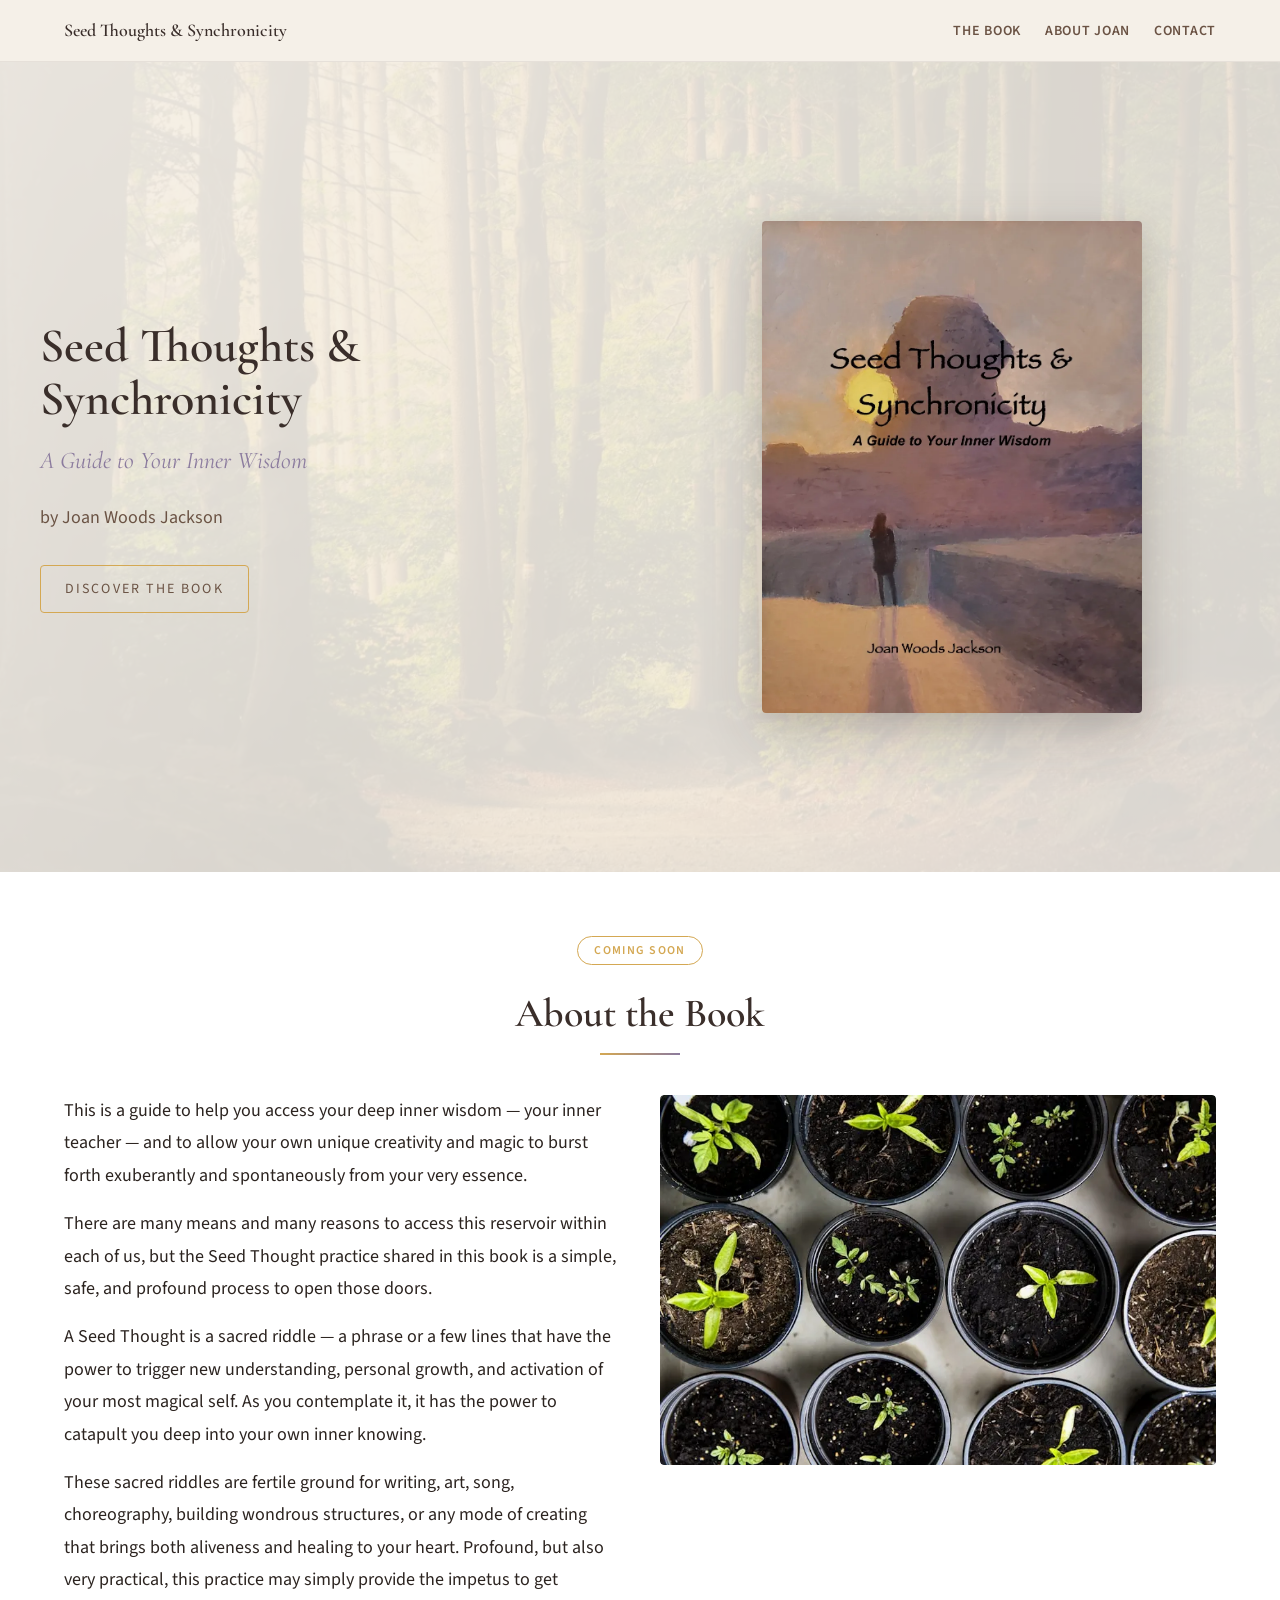
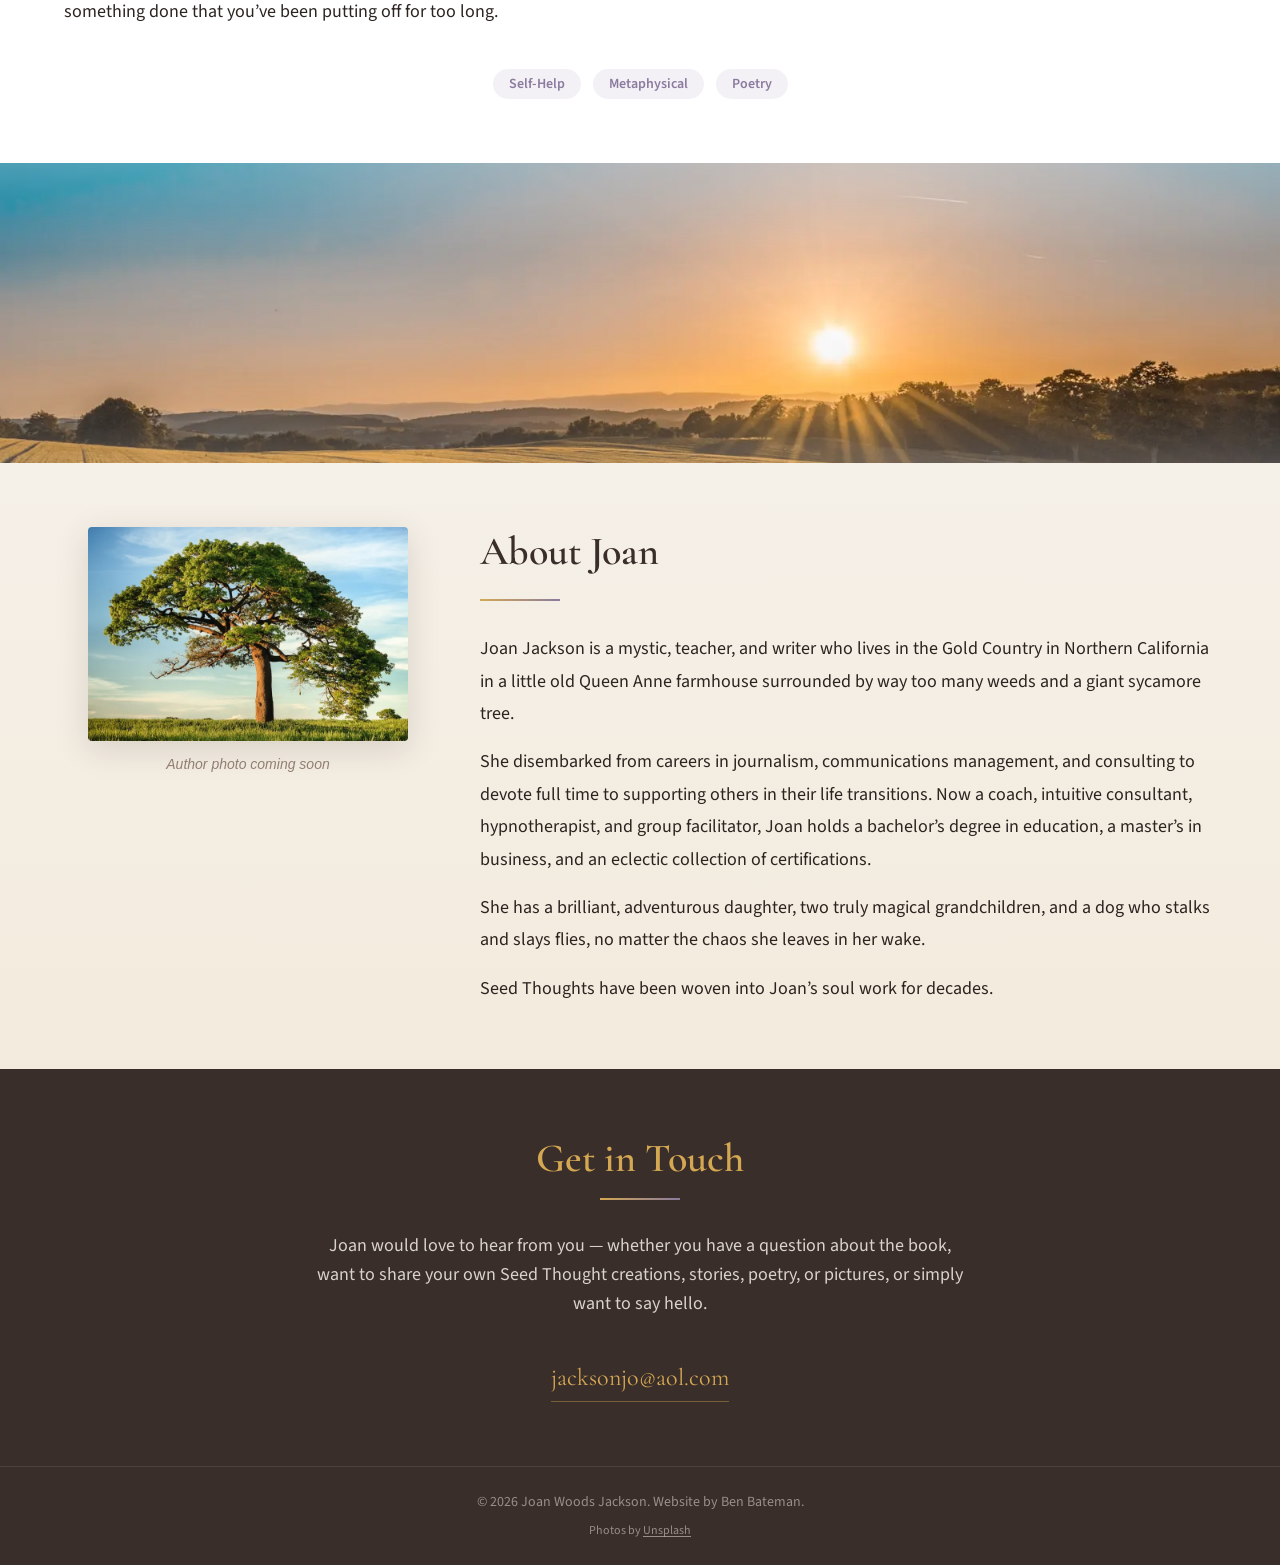
==== commit 6db066b6: "feat: replace placeholder content with Joan's real bio and book description Joan replied to the ques" ====
--- a/index.html
+++ b/index.html
@@ -4,7 +4,7 @@
     <meta charset="UTF-8">
     <meta name="viewport" content="width=device-width, initial-scale=1.0">
     <title>Seed Thoughts & Synchronicity — A Guide to Your Inner Wisdom</title>
-    <meta name="description" content="Seed Thoughts & Synchronicity by Joan Woods Jackson — a guide to help you access your inner wisdom through seed thoughts, synchronicity, and self-discovery.">
+    <meta name="description" content="Seed Thoughts & Synchronicity by Joan Woods Jackson — a guide to accessing your deep inner wisdom through sacred riddles that trigger new understanding, personal growth, and activation of your most magical self.">
 
     <!-- Google Fonts: Cormorant Garamond (headings) + Source Sans 3 (body) -->
     <link rel="preconnect" href="https://fonts.googleapis.com">
@@ -68,13 +68,13 @@
 
                 <div class="book__content fade-in">
                     <div class="book__description">
-                        <p>This is a guide to help you access your own inner wisdom — the quiet knowing that lives beneath the noise of daily life. Through seed thoughts, reflections, and moments of synchronicity, Joan invites you to explore the deeper currents that shape your path.</p>
+                        <p>This is a guide to help you access your deep inner wisdom &mdash; your inner teacher &mdash; and to allow your own unique creativity and magic to burst forth exuberantly and spontaneously from your very essence.</p>
 
-                        <p>A seed thought is a small, potent idea planted in the fertile ground of your awareness. Given attention, it grows into insight, clarity, and sometimes transformation. This book offers a collection of such seeds — drawn from decades of contemplation, mystical experience, and the study of consciousness.</p>
+                        <p>There are many means and many reasons to access this reservoir within each of us, but the Seed Thought practice shared in this book is a simple, safe, and profound process to open those doors.</p>
 
-                        <p>Part poetry, part meditation, part guidebook, <em>Seed Thoughts &amp; Synchronicity</em> is for anyone who senses there is more to life than meets the eye. It speaks to the seeker in all of us — the part that notices meaningful coincidences, follows intuitive nudges, and trusts the unfolding of a larger story.</p>
+                        <p>A Seed Thought is a sacred riddle &mdash; a phrase or a few lines that have the power to trigger new understanding, personal growth, and activation of your most magical self. As you contemplate it, it has the power to catapult you deep into your own inner knowing.</p>
 
-                        <p>Whether you are new to the inner journey or have walked this path for years, these pages offer companionship, encouragement, and a reminder: your inner wisdom has been waiting for you all along.</p>
+                        <p>These sacred riddles are fertile ground for writing, art, song, choreography, building wondrous structures, or any mode of creating that brings both aliveness and healing to your heart. Profound, but also very practical, this practice may simply provide the impetus to get something done that you&rsquo;ve been putting off for too long.</p>
                     </div>
 
                     <div class="book__image">
@@ -132,13 +132,13 @@
                         <h2>About Joan</h2>
                         <div class="decorative-line" style="margin-left: 0;"></div>
 
-                        <p>Joan Jackson is a mystic, poet, and lifelong student of the inner world. For over five decades, she has explored the territories of consciousness, intuition, and the meaningful coincidences that Carl Jung called synchronicity.</p>
+                        <p>Joan Jackson is a mystic, teacher, and writer who lives in the Gold Country in Northern California in a little old Queen Anne farmhouse surrounded by way too many weeds and a giant sycamore tree.</p>
 
-                        <p>Her journey has taken her through the study of meditation, metaphysics, and the perennial wisdom traditions that connect East and West. Along the way, she discovered that the deepest truths are not found in books alone — they arise in the quiet moments between thoughts, in the patterns that emerge when we pay attention to our lives.</p>
+                        <p>She disembarked from careers in journalism, communications management, and consulting to devote full time to supporting others in their life transitions. Now a coach, intuitive consultant, hypnotherapist, and group facilitator, Joan holds a bachelor&rsquo;s degree in education, a master&rsquo;s in business, and an eclectic collection of certifications.</p>
 
-                        <p>Joan began writing seed thoughts as a personal practice — brief reflections meant to plant ideas in the subconscious and let them bloom over time. Friends and fellow seekers encouraged her to share them more widely, and <em>Seed Thoughts &amp; Synchronicity</em> is the result of that encouragement.</p>
+                        <p>She has a brilliant, adventurous daughter, two truly magical grandchildren, and a dog who stalks and slays flies, no matter the chaos she leaves in her wake.</p>
 
-                        <p>Joan lives with a deep appreciation for the mystery of life and a belief that each of us carries an inner compass pointing toward wisdom, purpose, and connection. This book is her invitation to trust that compass.</p>
+                        <p>Seed Thoughts have been woven into Joan&rsquo;s soul work for decades.</p>
                     </div>
                 </div>
             </div>
@@ -149,7 +149,7 @@
             <div class="container fade-in">
                 <h2>Get in Touch</h2>
                 <div class="decorative-line"></div>
-                <p>Joan would love to hear from you — whether you have a question about the book, want to share your own experience with synchronicity, or simply want to say hello.</p>
+                <p>Joan would love to hear from you &mdash; whether you have a question about the book, want to share your own Seed Thought creations, stories, poetry, or pictures, or simply want to say hello.</p>
                 <a href="mailto:jacksonjo@aol.com" class="contact__email">jacksonjo@aol.com</a>
             </div>
         </section>
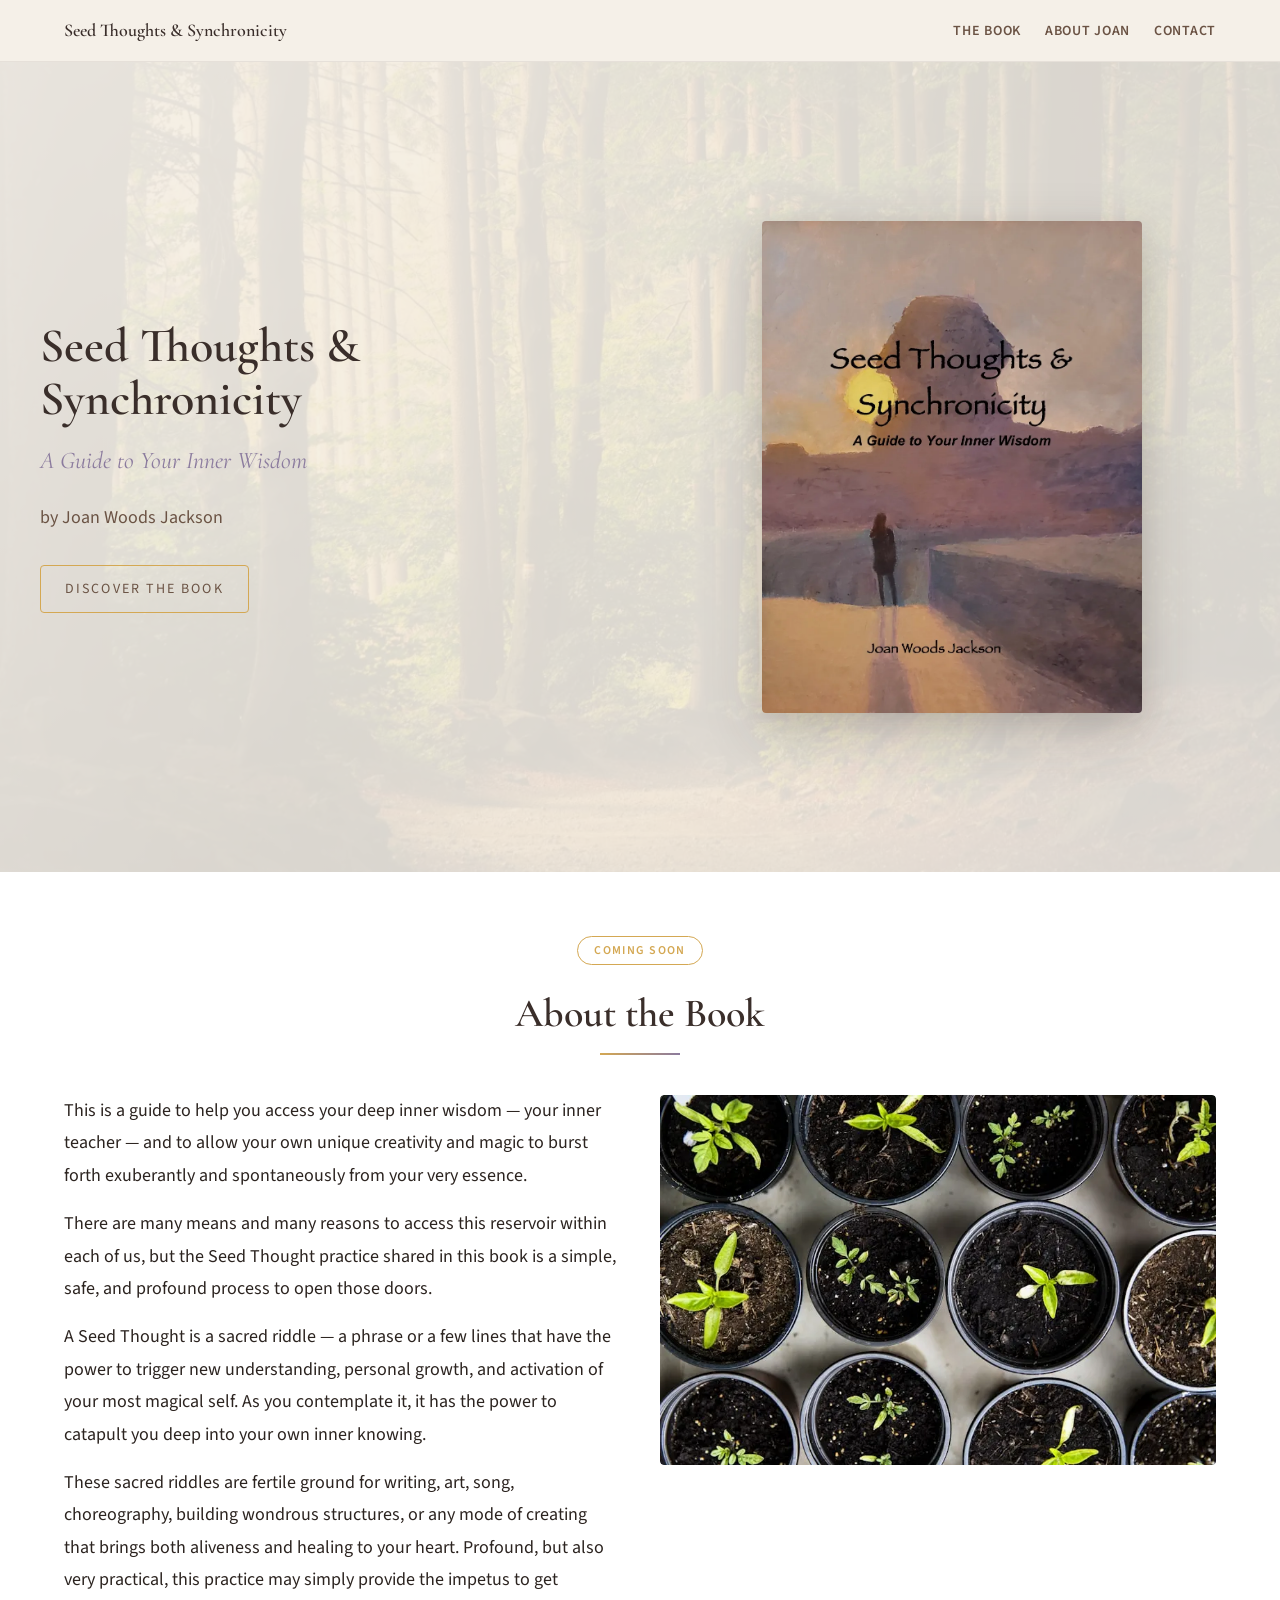
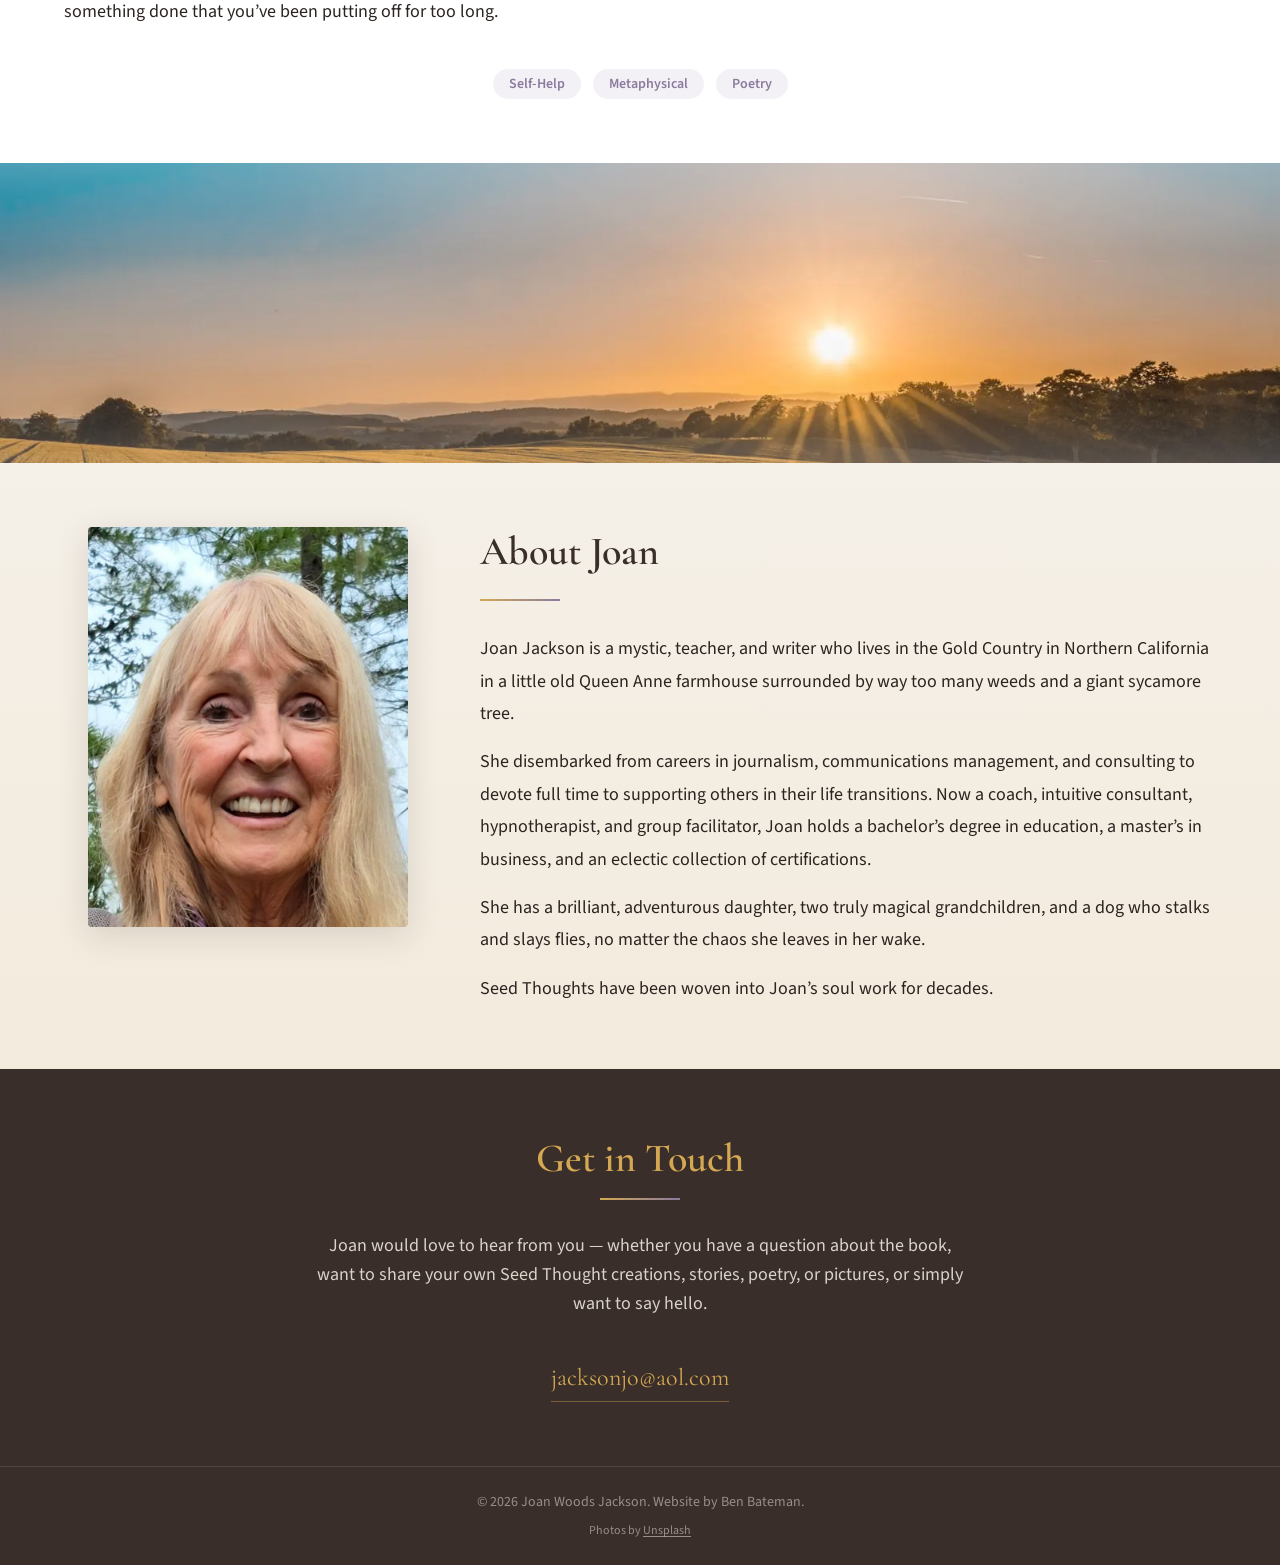
==== commit 91b6a4e2: "feat: add Joan's author photo and a cover-ideas review page - Replace the tree placeholder in About " ====
--- a/index.html
+++ b/index.html
@@ -117,16 +117,15 @@
                 <div class="about__inner fade-in">
                     <div class="about__photo">
                         <picture>
-                            <source srcset="images/tree-sm.webp" media="(max-width: 768px)" type="image/webp">
-                            <source srcset="images/tree.webp" type="image/webp">
-                            <img src="images/tree.webp"
-                                 alt="A majestic solitary tree standing in a sunlit green field — reminiscent of the sycamore Joan writes about"
-                                 class="about__tree-img"
+                            <source srcset="images/author-photo-sm.webp" media="(max-width: 768px)" type="image/webp">
+                            <source srcset="images/author-photo.webp" type="image/webp">
+                            <img src="images/author-photo.jpg"
+                                 alt="Joan Woods Jackson smiling outdoors beneath tall pine trees"
+                                 class="about__author-img"
                                  width="800"
-                                 height="534"
+                                 height="1000"
                                  loading="lazy">
                         </picture>
-                        <span class="about__photo-caption">Author photo coming soon</span>
                     </div>
                     <div class="about__content">
                         <h2>About Joan</h2>
--- a/styles/page.css
+++ b/styles/page.css
@@ -283,7 +283,8 @@
   gap: var(--space-3);
 }
 
-.about__tree-img {
+.about__tree-img,
+.about__author-img {
   width: 100%;
   max-width: 320px;
   border-radius: var(--border-radius);
@@ -343,6 +344,93 @@
   border-bottom-color: var(--color-cream);
 }
 
+
+/* --- Contact form --- */
+.contact__form {
+  max-width: 560px;
+  margin: var(--space-8) auto 0;
+  text-align: left;
+  display: flex;
+  flex-direction: column;
+  gap: var(--space-5);
+}
+
+.contact__field {
+  display: flex;
+  flex-direction: column;
+  gap: var(--space-2);
+}
+
+.contact__field label {
+  font-size: var(--text-base);
+  letter-spacing: 0.04em;
+  color: var(--color-gold);
+}
+
+.contact__field input,
+.contact__field textarea {
+  font-family: var(--font-body);
+  font-size: var(--text-lg);
+  color: var(--color-text);
+  background-color: var(--color-cream);
+  border: 1px solid rgba(212, 168, 83, 0.35);
+  border-radius: var(--border-radius);
+  padding: var(--space-3) var(--space-4);
+  width: 100%;
+}
+
+.contact__field textarea {
+  resize: vertical;
+  min-height: 140px;
+}
+
+.contact__field input:focus,
+.contact__field textarea:focus {
+  outline: 3px solid var(--color-gold);
+  outline-offset: 2px;
+}
+
+.contact__submit {
+  align-self: center;
+  font-family: var(--font-body);
+  font-size: var(--text-base);
+  letter-spacing: 0.15em;
+  text-transform: uppercase;
+  color: var(--color-earth);
+  background-color: var(--color-gold);
+  border: 1px solid var(--color-gold);
+  border-radius: var(--border-radius);
+  padding: var(--space-3) var(--space-8);
+  cursor: pointer;
+  transition: background-color var(--transition-speed), color var(--transition-speed);
+}
+
+.contact__submit:hover,
+.contact__submit:focus {
+  background-color: var(--color-cream);
+  color: var(--color-earth);
+}
+
+.contact__submit:disabled {
+  opacity: 0.6;
+  cursor: default;
+}
+
+.contact__status {
+  min-height: 1.6em;
+  margin: 0;
+  text-align: center;
+  font-size: var(--text-base);
+}
+
+.contact__status--ok {
+  color: var(--color-gold);
+}
+
+.contact__status--error {
+  color: #F2C4B3;
+}
+
 /* --- Footer --- */
 .site-footer {
   background-color: var(--color-earth);
@@ -434,7 +522,8 @@
     justify-content: center;
   }
 
-  .about__tree-img {
+  .about__tree-img,
+  .about__author-img {
     max-width: 260px;
   }
 
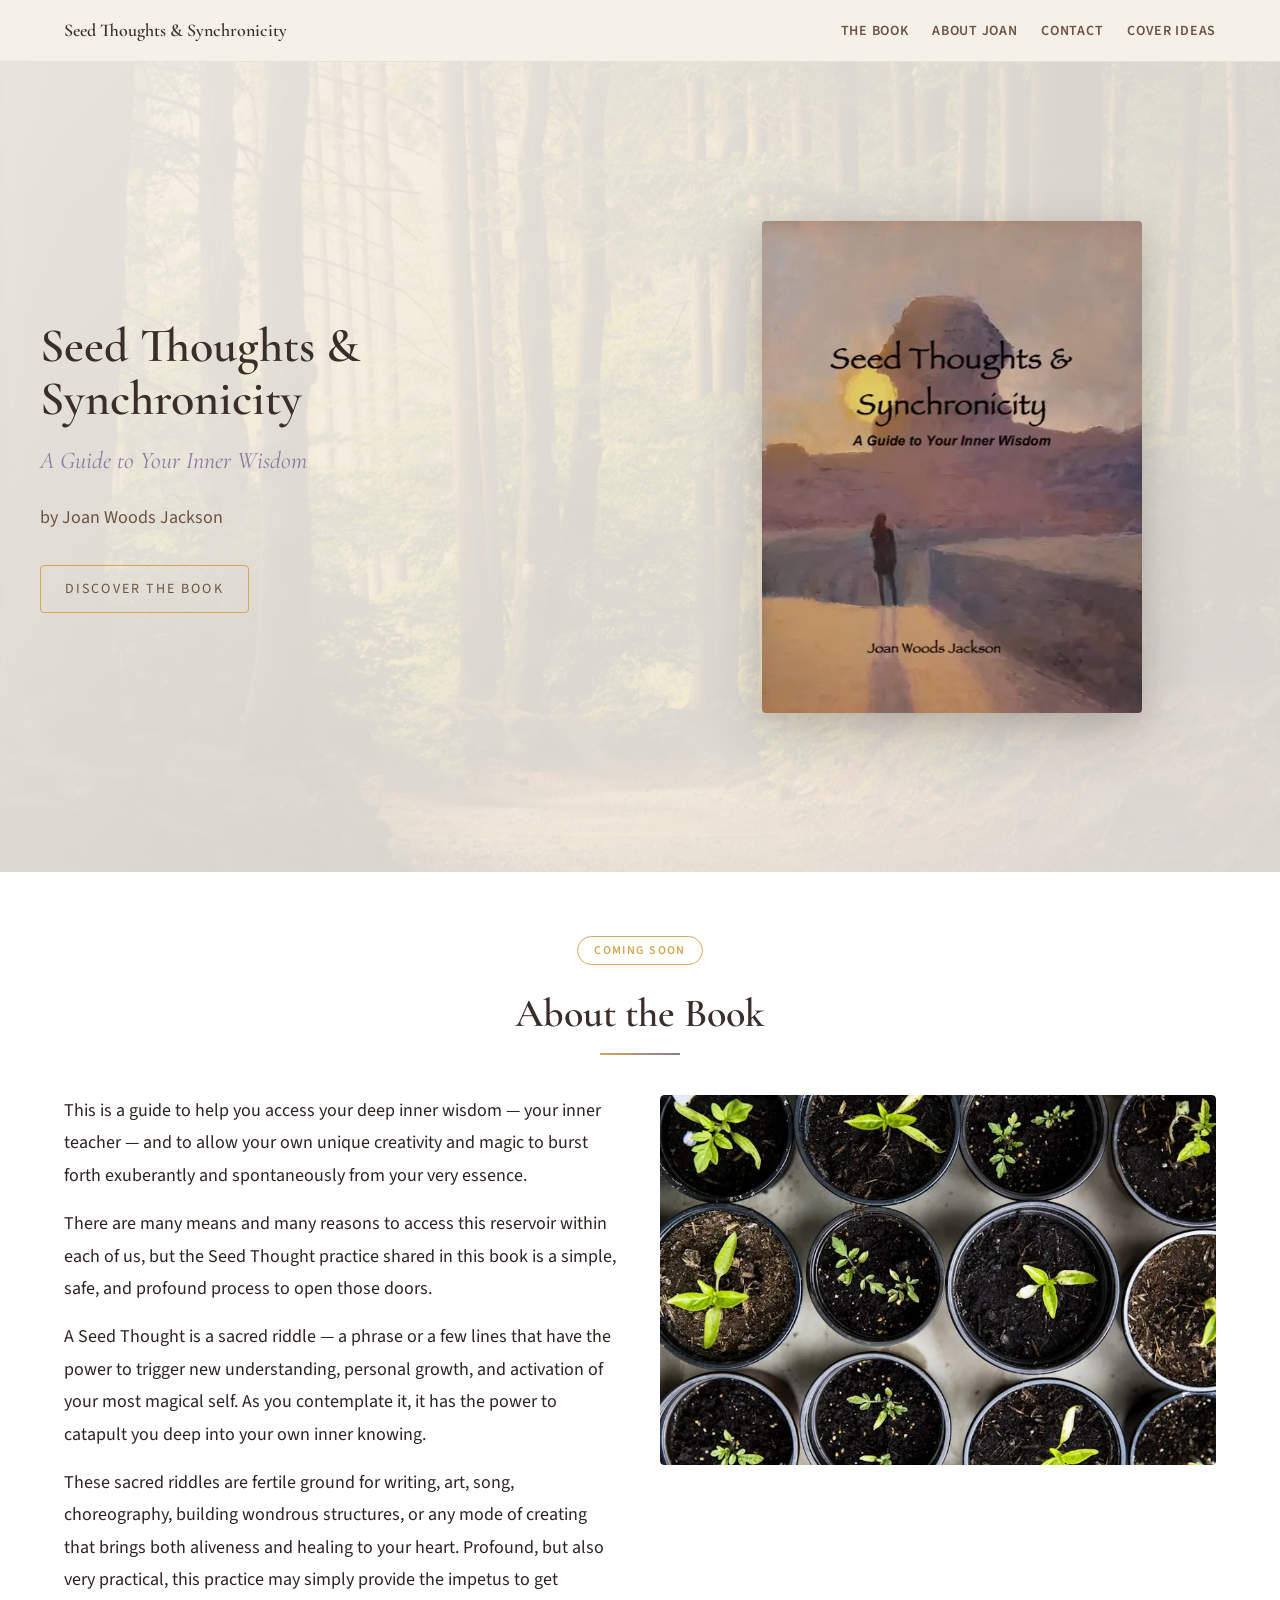
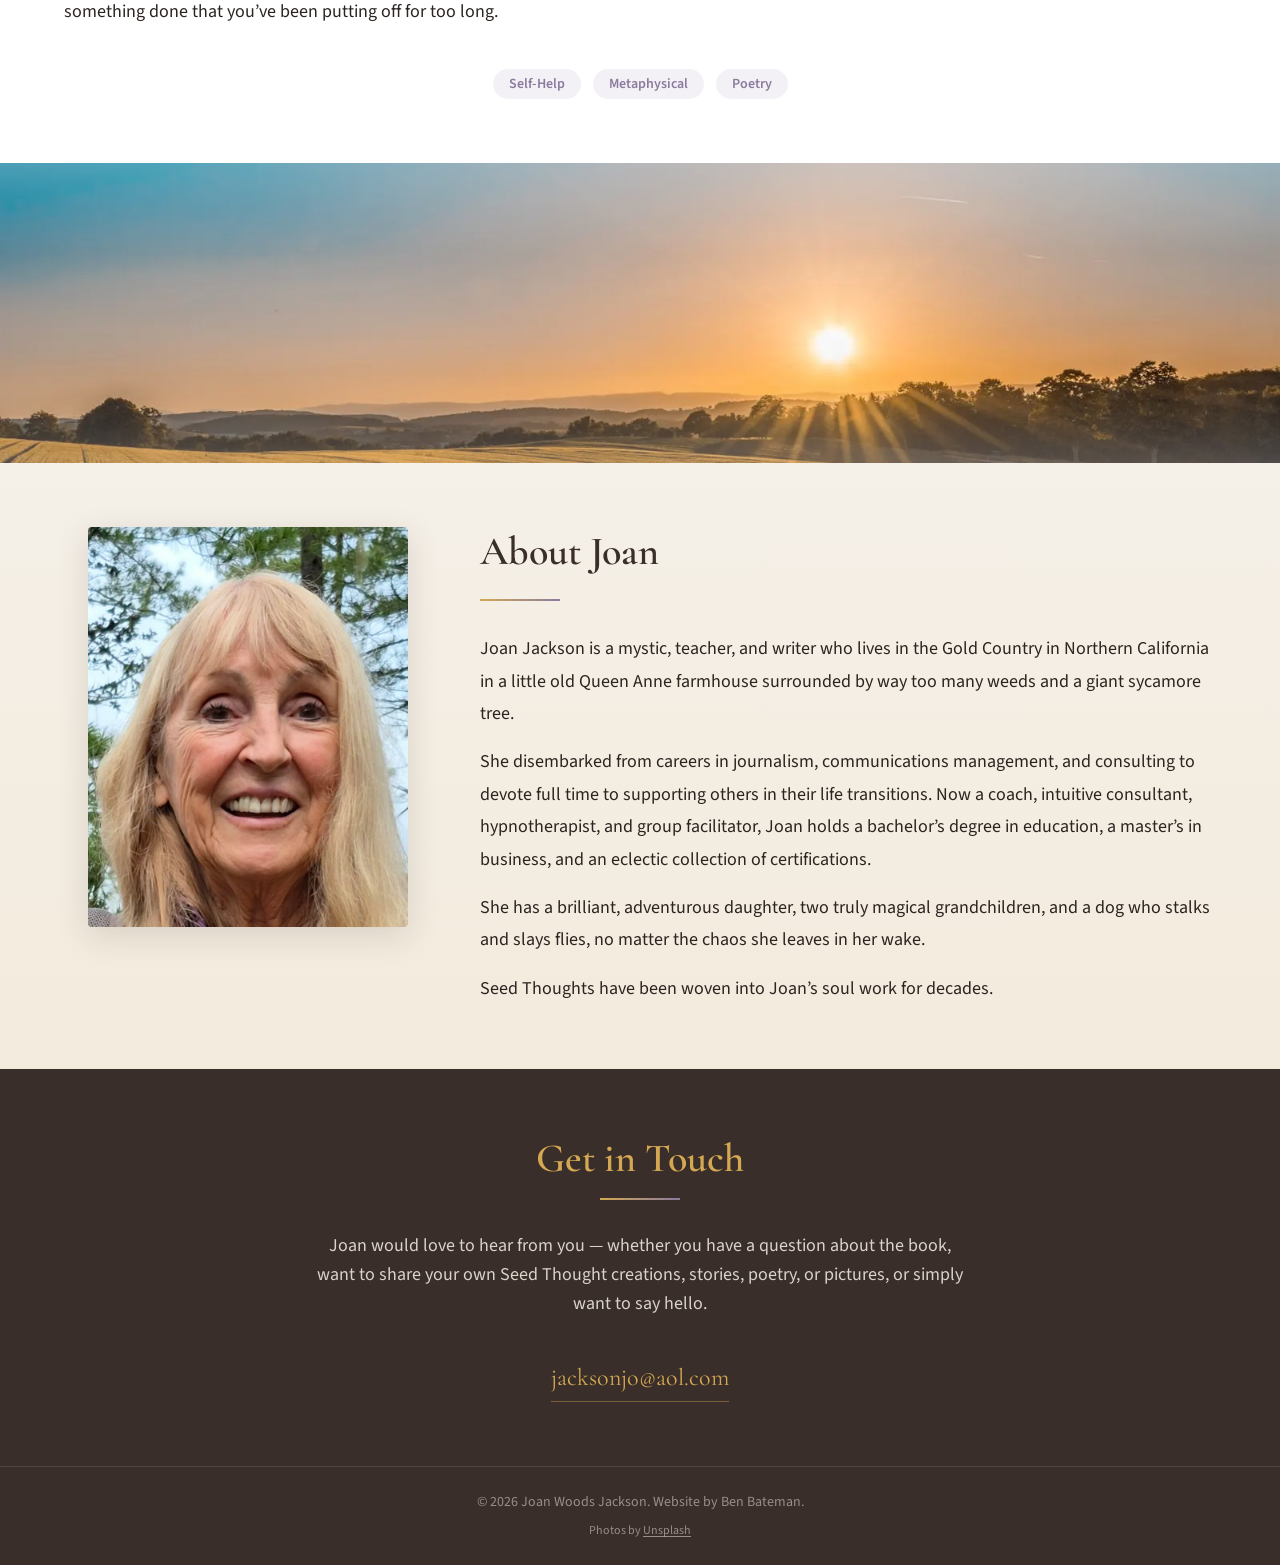
==== commit 72a82419: "feat: add Cover Ideas link to the site nav Co-Authored-By: Claude Fable 5.1 <noreply@anthropic.com> " ====
--- a/index.html
+++ b/index.html
@@ -28,6 +28,7 @@
                 <li><a href="#book">The Book</a></li>
                 <li><a href="#about">About Joan</a></li>
                 <li><a href="#contact">Contact</a></li>
+                <li><a href="cover-options/">Cover Ideas</a></li>
             </ul>
         </div>
     </nav>
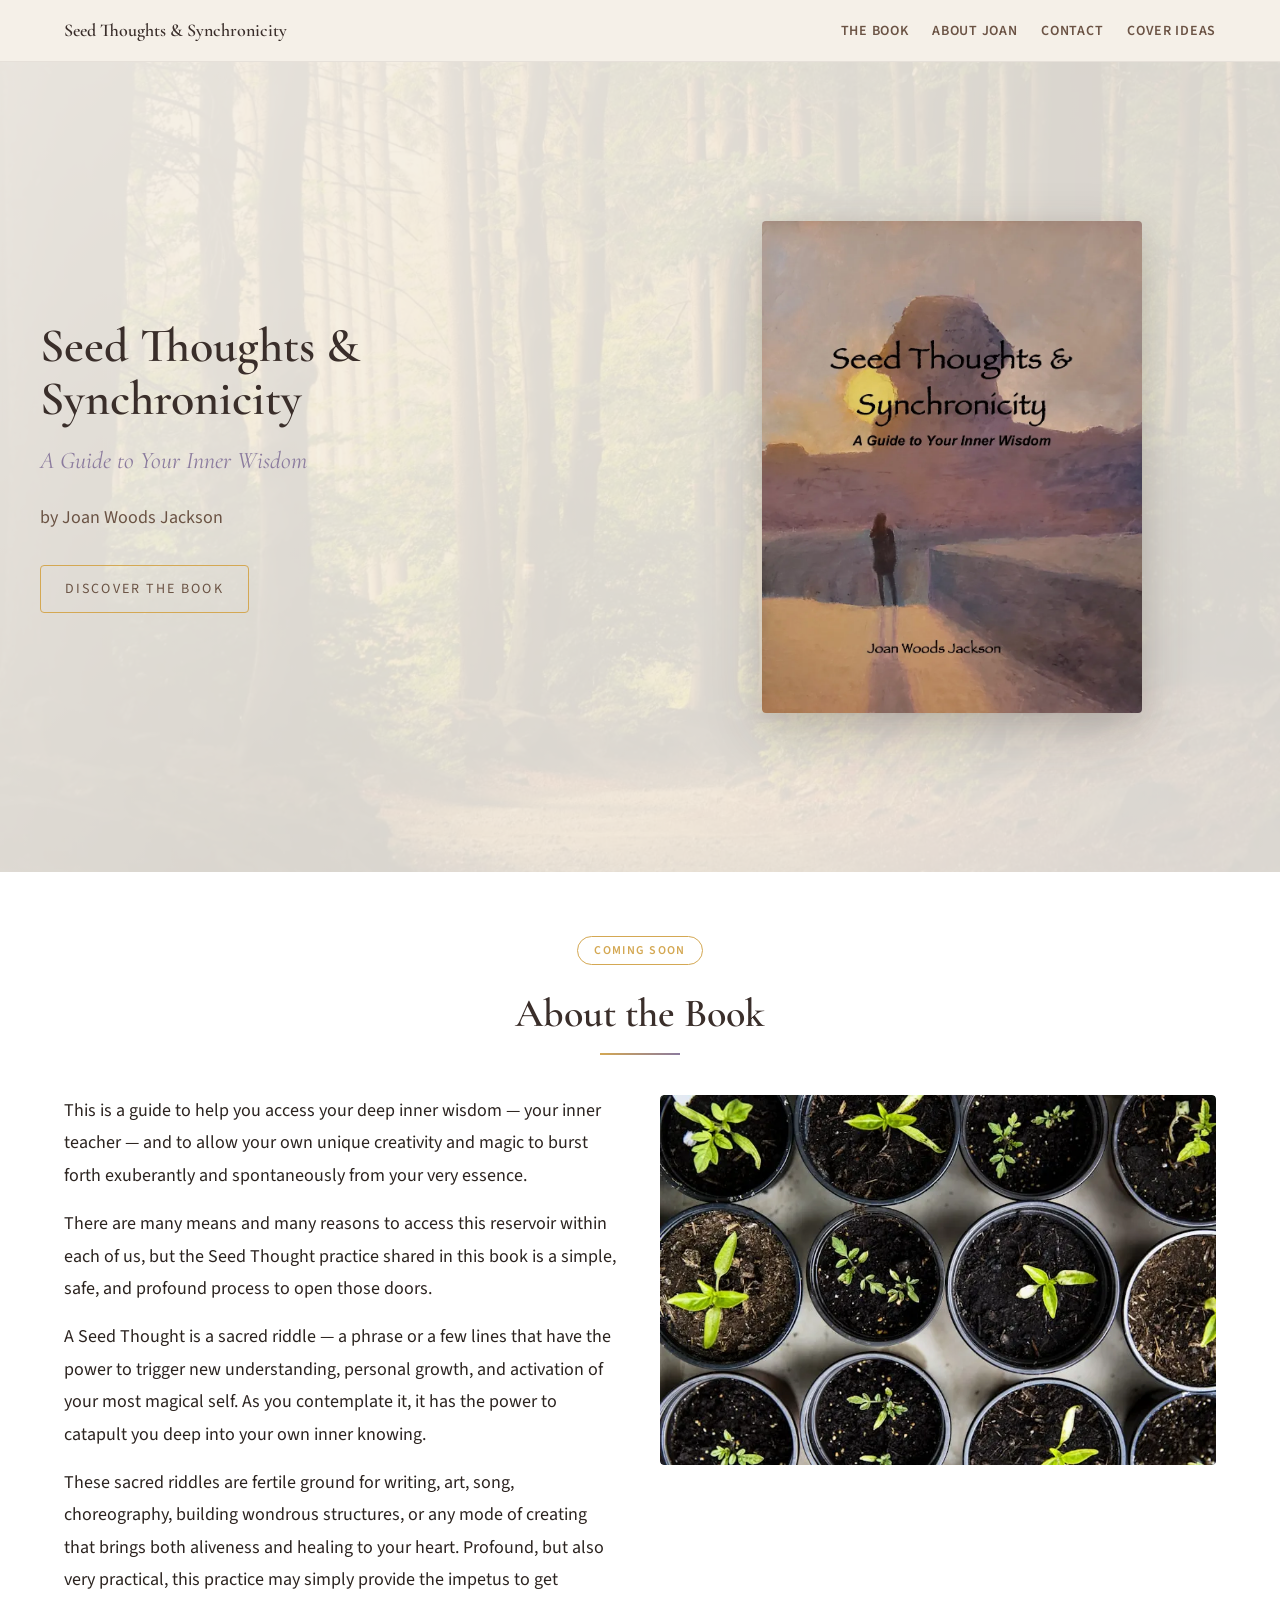
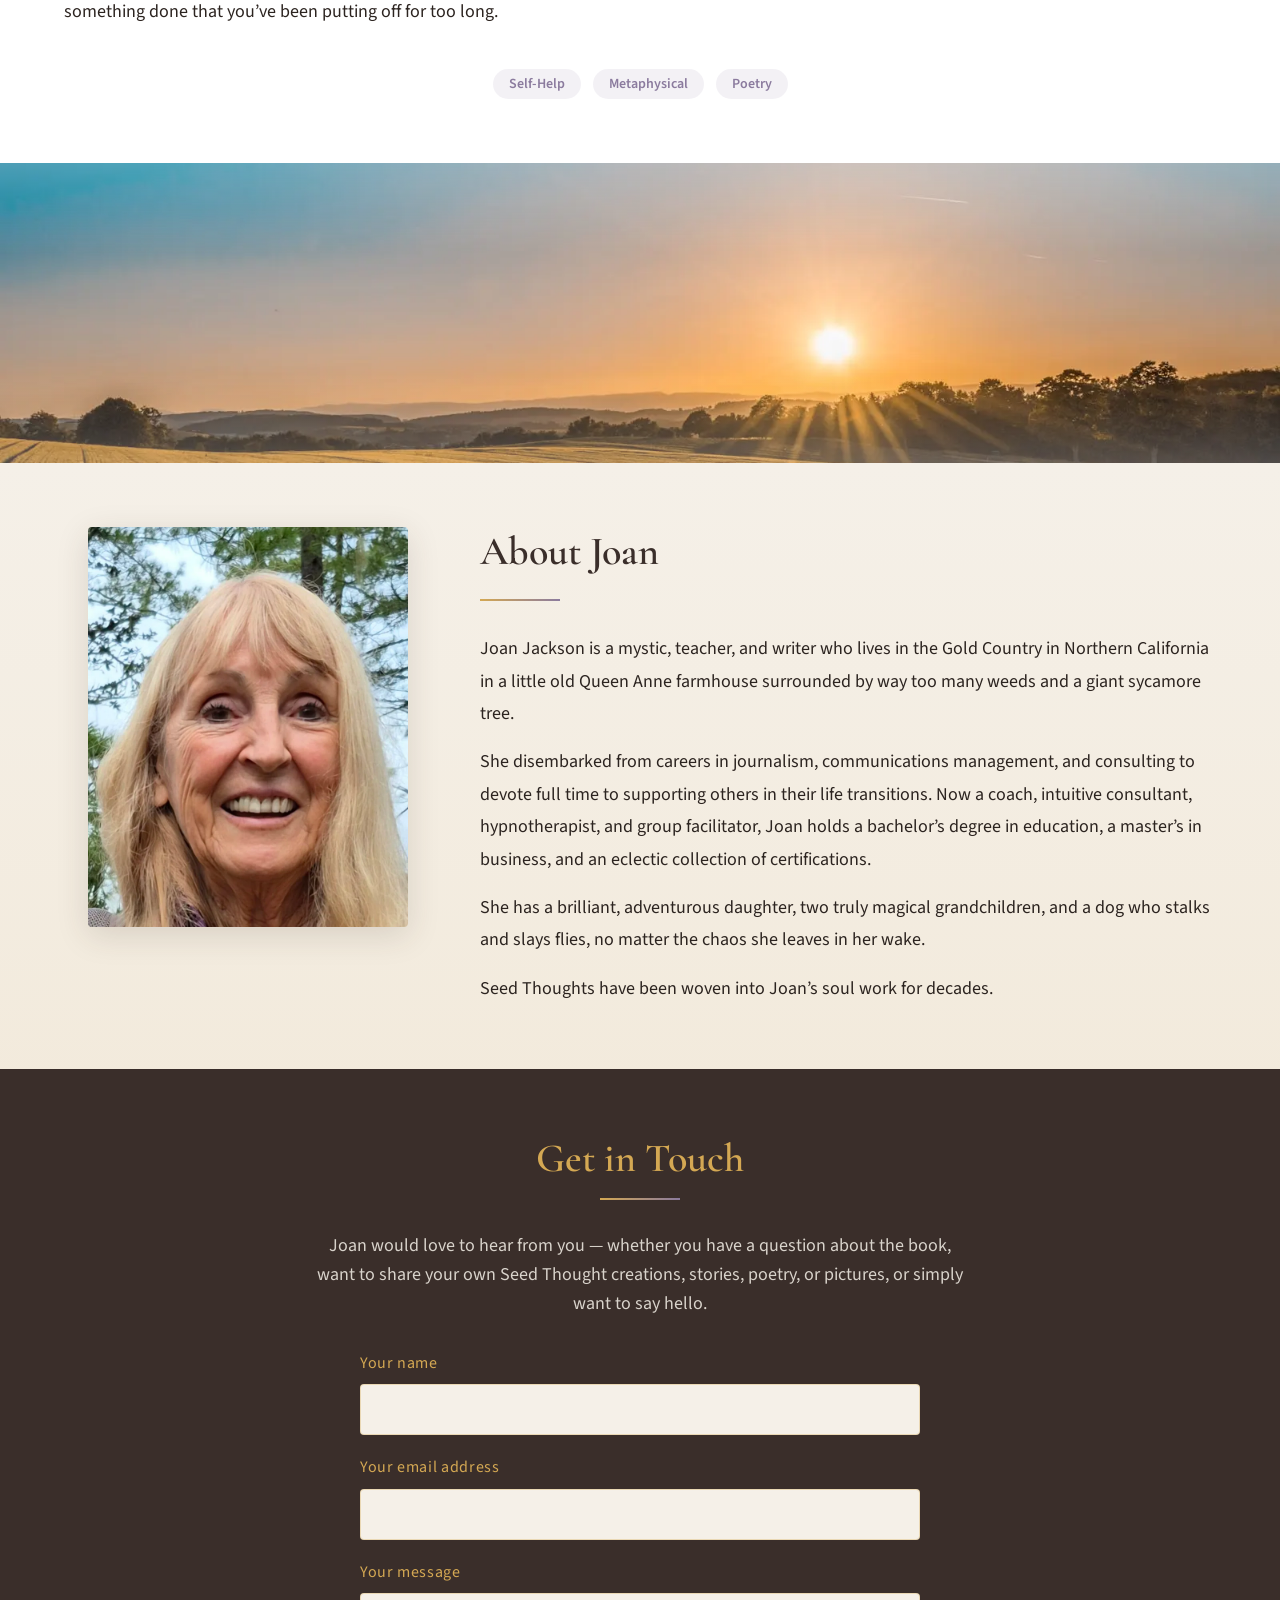
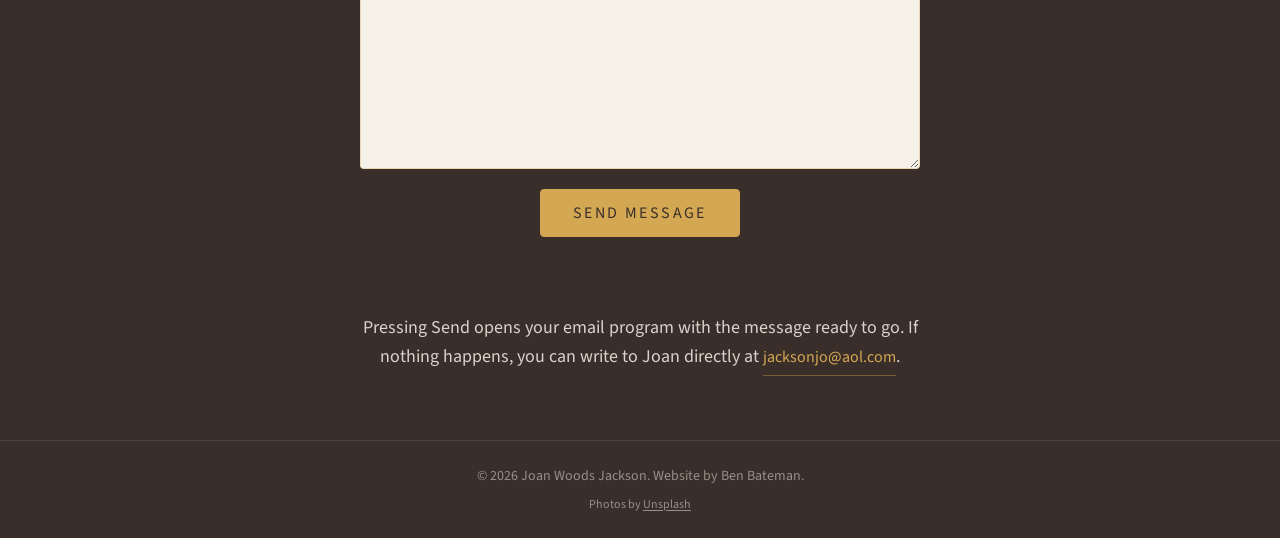
==== commit d4b422e0: "feat: contact form that composes an email in the visitor's mail program Self-contained: no server, n" ====
--- a/index.html
+++ b/index.html
@@ -150,7 +150,23 @@
                 <h2>Get in Touch</h2>
                 <div class="decorative-line"></div>
                 <p>Joan would love to hear from you &mdash; whether you have a question about the book, want to share your own Seed Thought creations, stories, poetry, or pictures, or simply want to say hello.</p>
-                <a href="mailto:jacksonjo@aol.com" class="contact__email">jacksonjo@aol.com</a>
+                <form class="contact__form" id="contact-form">
+                    <div class="contact__field">
+                        <label for="contact-name">Your name</label>
+                        <input id="contact-name" type="text" name="name" autocomplete="name">
+                    </div>
+                    <div class="contact__field">
+                        <label for="contact-email">Your email address</label>
+                        <input id="contact-email" type="email" name="email" autocomplete="email">
+                    </div>
+                    <div class="contact__field">
+                        <label for="contact-message">Your message</label>
+                        <textarea id="contact-message" name="message" rows="6"></textarea>
+                    </div>
+                    <button type="submit" class="contact__submit">Send Message</button>
+                    <p class="contact__status" role="status" aria-live="polite"></p>
+                    <p class="contact__fallback">Pressing Send opens your email program with the message ready to go. If nothing happens, you can write to Joan directly at <a class="contact__email contact__email--inline js-joan-email" href="#">(email address loads here)</a>.</p>
+                </form>
             </div>
         </section>
     </main>
@@ -160,6 +176,40 @@
         <p>&copy; 2026 Joan Woods Jackson. Website by Ben Bateman.</p>
         <p class="site-footer__credits">Photos by <a href="https://unsplash.com" target="_blank" rel="noopener">Unsplash</a></p>
     </footer>
+
+    <!-- Contact form: composes an email in the visitor's own mail program (no server involved) -->
+    <script>
+    (function() {
+        // Joan's address is assembled here rather than written in the page, so
+        // address-harvesting bots don't pick it up.
+        var joan = ['jacksonjo', 'aol.com'].join('@');
+        document.querySelectorAll('.js-joan-email').forEach(function(a) {
+            a.href = 'mailto:' + joan;
+            a.textContent = joan;
+        });
+        var form = document.getElementById('contact-form');
+        if (!form) { return; }
+        var status = form.querySelector('.contact__status');
+        form.addEventListener('submit', function(e) {
+            e.preventDefault();
+            var name = form.elements.name.value.trim();
+            var email = form.elements.email.value.trim();
+            var message = form.elements.message.value.trim();
+            if (!name || !email || !message || email.indexOf('@') < 1) {
+                status.textContent = 'Please fill in your name, email address, and message.';
+                status.className = 'contact__status contact__status--error';
+                return;
+            }
+            var subject = 'A note from your website, from ' + name;
+            var body = 'Hello Joan,\n\n' + message + '\n\n' + name + '\n' + email + '\n';
+            status.textContent = 'Opening your email program\u2026';
+            status.className = 'contact__status contact__status--ok';
+            window.location.href = 'mailto:' + joan +
+                '?subject=' + encodeURIComponent(subject) +
+                '&body=' + encodeURIComponent(body);
+        });
+    })();
+    </script>
 
     <!-- Scroll animations -->
     <script>
--- a/styles/page.css
+++ b/styles/page.css
@@ -431,6 +431,19 @@
   color: #F2C4B3;
 }
 
+.contact__fallback {
+  font-size: var(--text-base);
+  color: rgba(245, 240, 232, 0.7);
+  text-align: center;
+  margin: var(--space-2) 0 0;
+}
+
+.contact__email--inline {
+  font-family: var(--font-body);
+  font-size: var(--text-base);
+  margin-top: 0;
+}
+
 /* --- Footer --- */
 .site-footer {
   background-color: var(--color-earth);
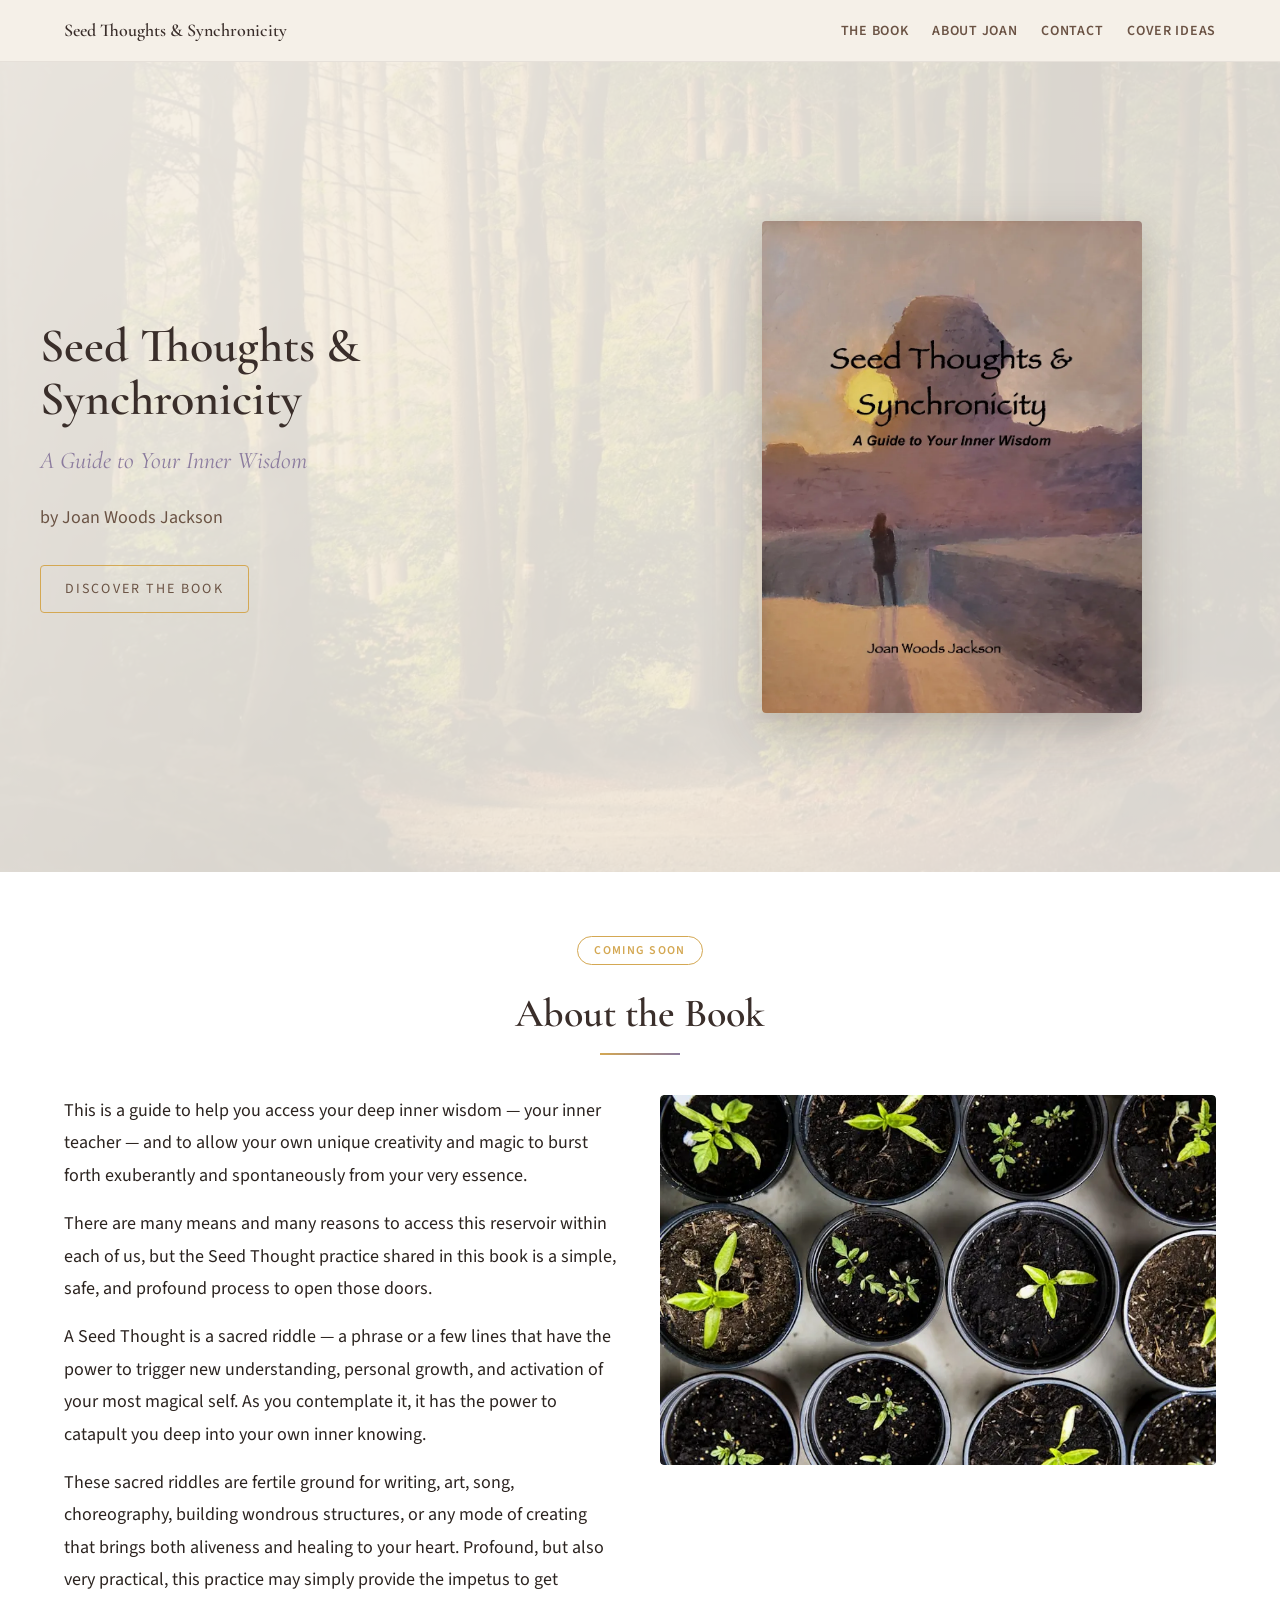
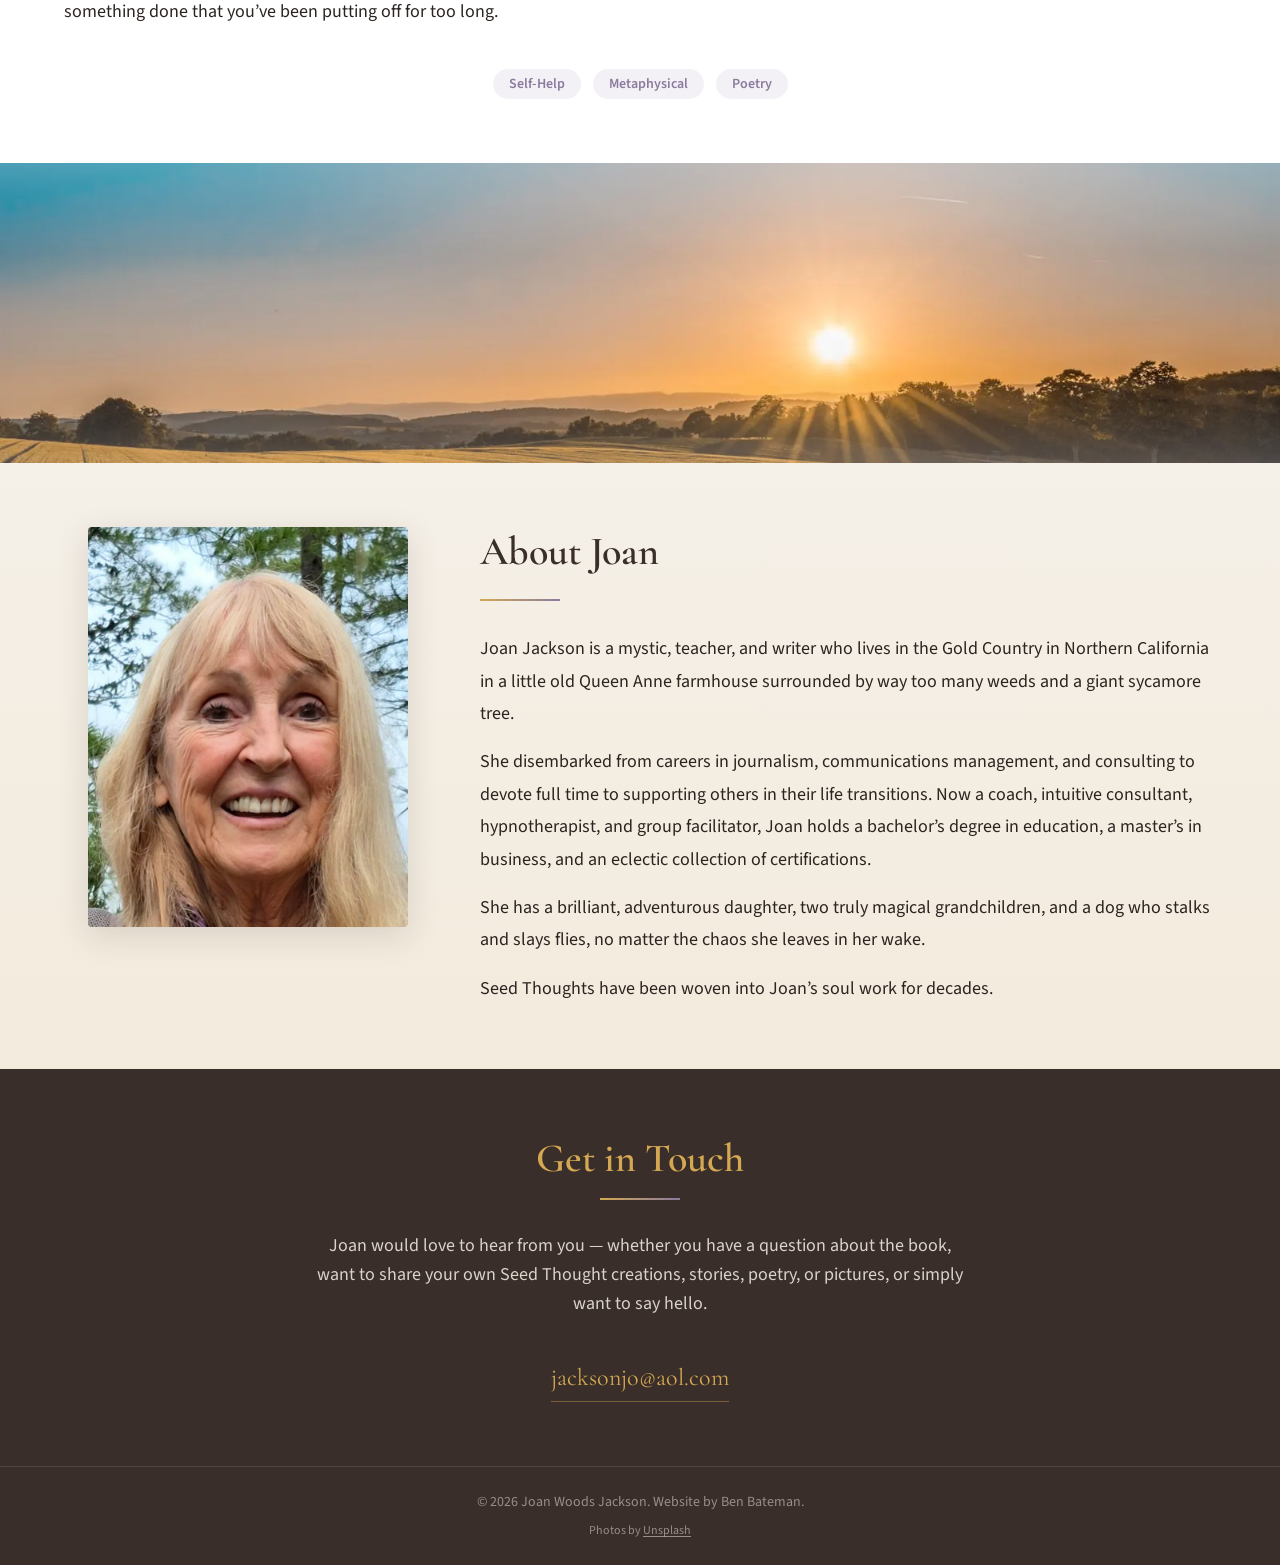
==== commit 3e605a2f: "feat: print-quality cover downloads; remove contact form - Regenerate all eight cover concepts at 4K" ====
--- a/index.html
+++ b/index.html
@@ -150,23 +150,7 @@
                 <h2>Get in Touch</h2>
                 <div class="decorative-line"></div>
                 <p>Joan would love to hear from you &mdash; whether you have a question about the book, want to share your own Seed Thought creations, stories, poetry, or pictures, or simply want to say hello.</p>
-                <form class="contact__form" id="contact-form">
-                    <div class="contact__field">
-                        <label for="contact-name">Your name</label>
-                        <input id="contact-name" type="text" name="name" autocomplete="name">
-                    </div>
-                    <div class="contact__field">
-                        <label for="contact-email">Your email address</label>
-                        <input id="contact-email" type="email" name="email" autocomplete="email">
-                    </div>
-                    <div class="contact__field">
-                        <label for="contact-message">Your message</label>
-                        <textarea id="contact-message" name="message" rows="6"></textarea>
-                    </div>
-                    <button type="submit" class="contact__submit">Send Message</button>
-                    <p class="contact__status" role="status" aria-live="polite"></p>
-                    <p class="contact__fallback">Pressing Send opens your email program with the message ready to go. If nothing happens, you can write to Joan directly at <a class="contact__email contact__email--inline js-joan-email" href="#">(email address loads here)</a>.</p>
-                </form>
+                <a href="mailto:jacksonjo@aol.com" class="contact__email">jacksonjo@aol.com</a>
             </div>
         </section>
     </main>
@@ -176,40 +160,6 @@
         <p>&copy; 2026 Joan Woods Jackson. Website by Ben Bateman.</p>
         <p class="site-footer__credits">Photos by <a href="https://unsplash.com" target="_blank" rel="noopener">Unsplash</a></p>
     </footer>
-
-    <!-- Contact form: composes an email in the visitor's own mail program (no server involved) -->
-    <script>
-    (function() {
-        // Joan's address is assembled here rather than written in the page, so
-        // address-harvesting bots don't pick it up.
-        var joan = ['jacksonjo', 'aol.com'].join('@');
-        document.querySelectorAll('.js-joan-email').forEach(function(a) {
-            a.href = 'mailto:' + joan;
-            a.textContent = joan;
-        });
-        var form = document.getElementById('contact-form');
-        if (!form) { return; }
-        var status = form.querySelector('.contact__status');
-        form.addEventListener('submit', function(e) {
-            e.preventDefault();
-            var name = form.elements.name.value.trim();
-            var email = form.elements.email.value.trim();
-            var message = form.elements.message.value.trim();
-            if (!name || !email || !message || email.indexOf('@') < 1) {
-                status.textContent = 'Please fill in your name, email address, and message.';
-                status.className = 'contact__status contact__status--error';
-                return;
-            }
-            var subject = 'A note from your website, from ' + name;
-            var body = 'Hello Joan,\n\n' + message + '\n\n' + name + '\n' + email + '\n';
-            status.textContent = 'Opening your email program\u2026';
-            status.className = 'contact__status contact__status--ok';
-            window.location.href = 'mailto:' + joan +
-                '?subject=' + encodeURIComponent(subject) +
-                '&body=' + encodeURIComponent(body);
-        });
-    })();
-    </script>
 
     <!-- Scroll animations -->
     <script>
--- a/styles/page.css
+++ b/styles/page.css
@@ -345,105 +345,6 @@
 }
 
 
-/* --- Contact form --- */
-.contact__form {
-  max-width: 560px;
-  margin: var(--space-8) auto 0;
-  text-align: left;
-  display: flex;
-  flex-direction: column;
-  gap: var(--space-5);
-}
-
-.contact__field {
-  display: flex;
-  flex-direction: column;
-  gap: var(--space-2);
-}
-
-.contact__field label {
-  font-size: var(--text-base);
-  letter-spacing: 0.04em;
-  color: var(--color-gold);
-}
-
-.contact__field input,
-.contact__field textarea {
-  font-family: var(--font-body);
-  font-size: var(--text-lg);
-  color: var(--color-text);
-  background-color: var(--color-cream);
-  border: 1px solid rgba(212, 168, 83, 0.35);
-  border-radius: var(--border-radius);
-  padding: var(--space-3) var(--space-4);
-  width: 100%;
-}
-
-.contact__field textarea {
-  resize: vertical;
-  min-height: 140px;
-}
-
-.contact__field input:focus,
-.contact__field textarea:focus {
-  outline: 3px solid var(--color-gold);
-  outline-offset: 2px;
-}
-
-.contact__submit {
-  align-self: center;
-  font-family: var(--font-body);
-  font-size: var(--text-base);
-  letter-spacing: 0.15em;
-  text-transform: uppercase;
-  color: var(--color-earth);
-  background-color: var(--color-gold);
-  border: 1px solid var(--color-gold);
-  border-radius: var(--border-radius);
-  padding: var(--space-3) var(--space-8);
-  cursor: pointer;
-  transition: background-color var(--transition-speed), color var(--transition-speed);
-}
-
-.contact__submit:hover,
-.contact__submit:focus {
-  background-color: var(--color-cream);
-  color: var(--color-earth);
-}
-
-.contact__submit:disabled {
-  opacity: 0.6;
-  cursor: default;
-}
-
-.contact__status {
-  min-height: 1.6em;
-  margin: 0;
-  text-align: center;
-  font-size: var(--text-base);
-}
-
-.contact__status--ok {
-  color: var(--color-gold);
-}
-
-.contact__status--error {
-  color: #F2C4B3;
-}
-
-.contact__fallback {
-  font-size: var(--text-base);
-  color: rgba(245, 240, 232, 0.7);
-  text-align: center;
-  margin: var(--space-2) 0 0;
-}
-
-.contact__email--inline {
-  font-family: var(--font-body);
-  font-size: var(--text-base);
-  margin-top: 0;
-}
-
 /* --- Footer --- */
 .site-footer {
   background-color: var(--color-earth);
